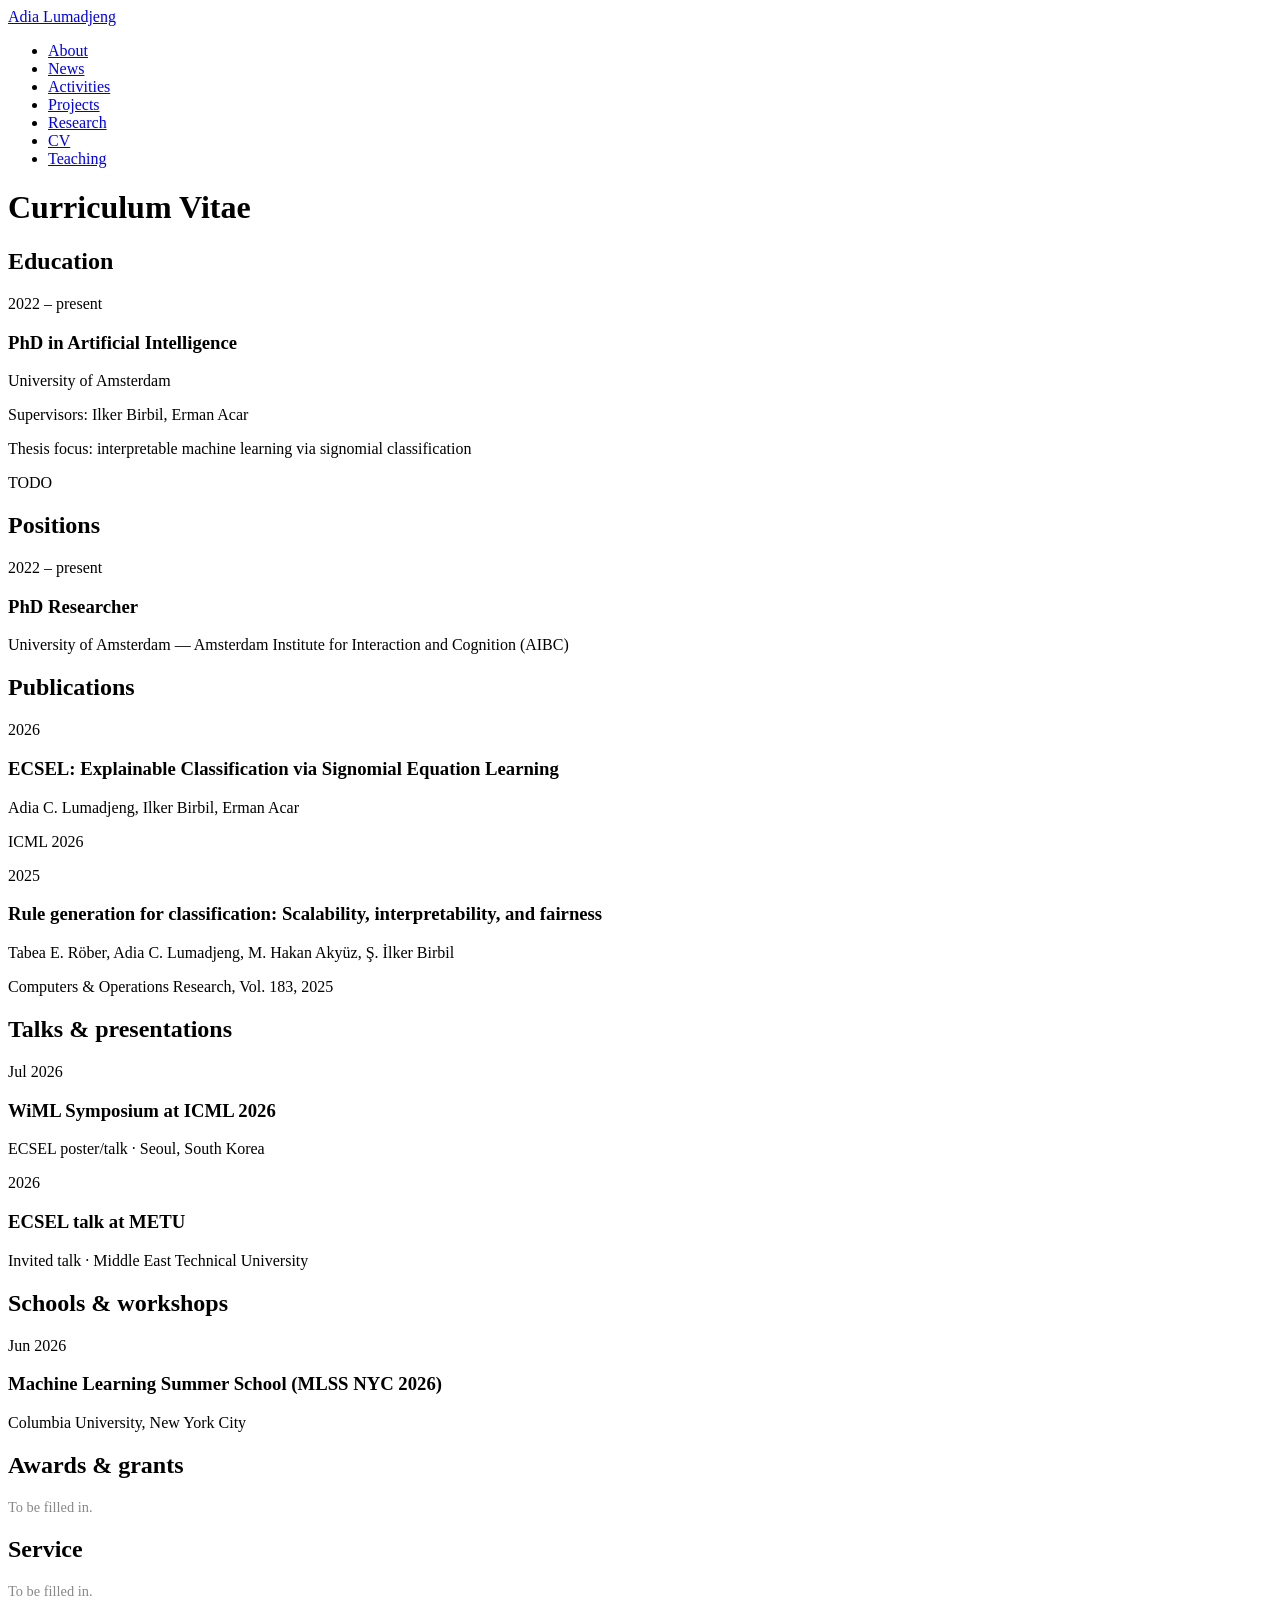
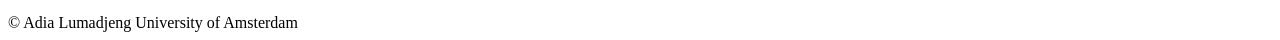
==== cv.html @ f99464f6 "Create initial CV HTML structure" ====
<!DOCTYPE html>
<html lang="en">
<head>
  <meta charset="UTF-8">
  <meta name="viewport" content="width=device-width, initial-scale=1.0">
  <title>CV — Adia Lumadjeng</title>
  <link rel="stylesheet" href="style.css">
</head>
<body>

  <!-- ── Navigation ── -->
  <nav>
    <div class="container">
      <a href="index.html" class="site-name">Adia Lumadjeng</a>
      <ul>
        <li><a href="index.html#about">About</a></li>
        <li><a href="index.html#news">News</a></li>
        <li><a href="index.html#activities">Activities</a></li>
        <li><a href="index.html#projects">Projects</a></li>
        <li><a href="research.html">Research</a></li>
        <li><a href="cv.html">CV</a></li>
        <li><a href="teaching.html">Teaching</a></li>
      </ul>
    </div>
  </nav>

  <main>
    <div class="container">

      <div class="page-header">
        <h1>Curriculum Vitae</h1>
        <p>
          <!-- Optional: link to a PDF version -->
          <!-- <a href="cv.pdf">Download PDF ↓</a> -->
        </p>
      </div>

      <!-- ── Education ── -->
      <section>
        <h2>Education</h2>
        <div class="cv-section">

          <div class="cv-entry">
            <span class="cv-year">2022 – present</span>
            <div class="cv-body">
              <h3>PhD in Artificial Intelligence</h3>
              <p>University of Amsterdam</p>
              <p>Supervisors: Ilker Birbil, Erman Acar</p>
              <p>Thesis focus: interpretable machine learning via signomial classification</p>
            </div>
          </div>

          <div class="cv-entry">
            <span class="cv-year">TODO</span>
            <div class="cv-body">
              <h3><!-- Degree --></h3>
              <p><!-- Institution --></p>
            </div>
          </div>

        </div>
      </section>

      <!-- ── Positions ── -->
      <section>
        <h2>Positions</h2>
        <div class="cv-section">

          <div class="cv-entry">
            <span class="cv-year">2022 – present</span>
            <div class="cv-body">
              <h3>PhD Researcher</h3>
              <p>University of Amsterdam — Amsterdam Institute for Interaction and Cognition (AIBC)</p>
            </div>
          </div>

          <!-- Add more positions as needed -->

        </div>
      </section>

      <!-- ── Papers ── -->
      <section>
        <h2>Publications</h2>
        <div class="cv-section">

          <div class="cv-entry">
            <span class="cv-year">2026</span>
            <div class="cv-body">
              <h3>ECSEL: Explainable Classification via Signomial Equation Learning</h3>
              <p>Adia C. Lumadjeng, Ilker Birbil, Erman Acar</p>
              <p>ICML 2026</p>
            </div>
          </div>

          <div class="cv-entry">
            <span class="cv-year">2025</span>
            <div class="cv-body">
              <h3>Rule generation for classification: Scalability, interpretability, and fairness</h3>
              <p>Tabea E. Röber, Adia C. Lumadjeng, M. Hakan Akyüz, Ş. İlker Birbil</p>
              <p>Computers &amp; Operations Research, Vol. 183, 2025</p>
            </div>
          </div>

        </div>
      </section>

      <!-- ── Talks & presentations ── -->
      <section>
        <h2>Talks &amp; presentations</h2>
        <div class="cv-section">

          <div class="cv-entry">
            <span class="cv-year">Jul 2026</span>
            <div class="cv-body">
              <h3>WiML Symposium at ICML 2026</h3>
              <p>ECSEL poster/talk · Seoul, South Korea</p>
            </div>
          </div>

          <div class="cv-entry">
            <span class="cv-year">2026</span>
            <div class="cv-body">
              <h3>ECSEL talk at METU</h3>
              <p>Invited talk · Middle East Technical University</p>
            </div>
          </div>

          <!-- Add more -->

        </div>
      </section>

      <!-- ── Schools & workshops ── -->
      <section>
        <h2>Schools &amp; workshops</h2>
        <div class="cv-section">

          <div class="cv-entry">
            <span class="cv-year">Jun 2026</span>
            <div class="cv-body">
              <h3>Machine Learning Summer School (MLSS NYC 2026)</h3>
              <p>Columbia University, New York City</p>
            </div>
          </div>

        </div>
      </section>

      <!-- ── Awards ── -->
      <section>
        <h2>Awards &amp; grants</h2>
        <div class="cv-section">
          <!-- Fill in as needed -->
          <p style="color:#888; font-size:0.9rem;">To be filled in.</p>
        </div>
      </section>

      <!-- ── Service ── -->
      <section>
        <h2>Service</h2>
        <div class="cv-section">
          <!-- Reviewing, organising, etc. -->
          <p style="color:#888; font-size:0.9rem;">To be filled in.</p>
        </div>
      </section>

    </div><!-- /.container -->
  </main>

  <footer>
    <div class="container">
      <span>© Adia Lumadjeng</span>
      <span>University of Amsterdam</span>
    </div>
  </footer>

</body>
</html>
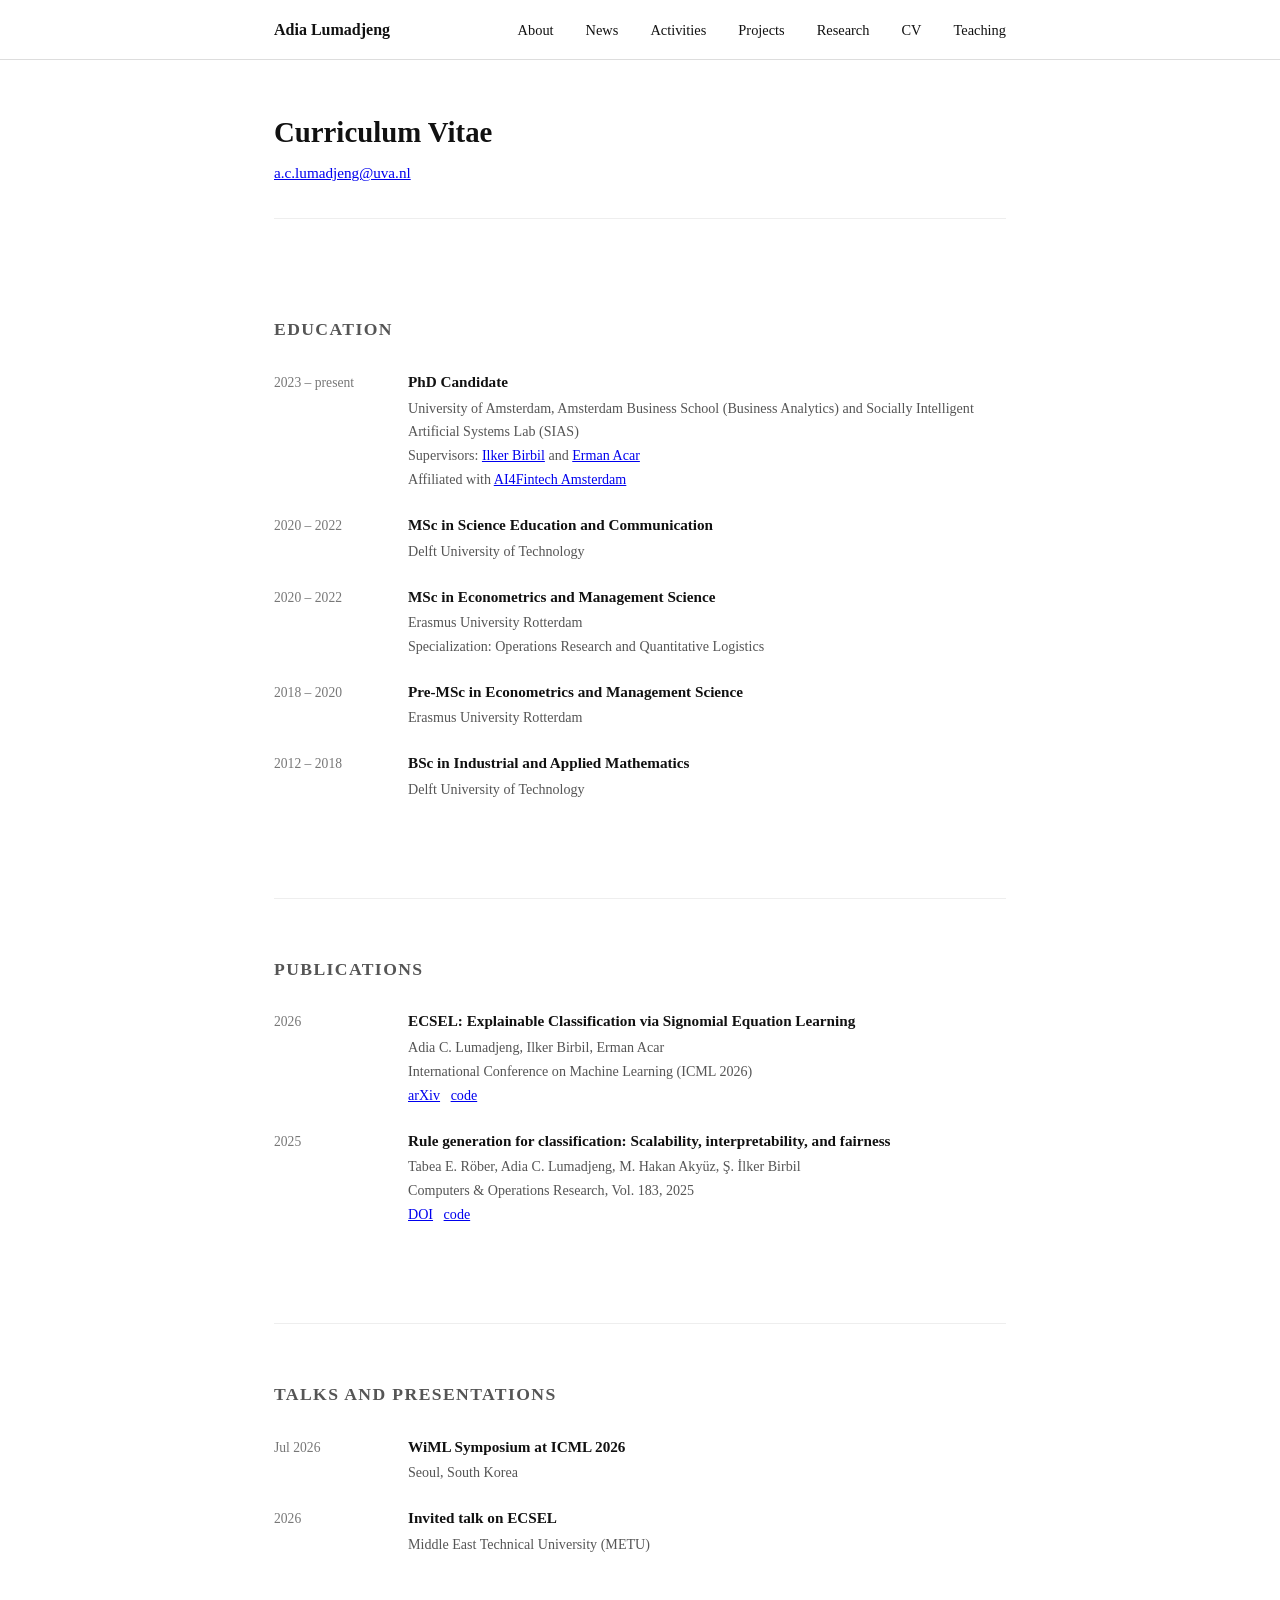
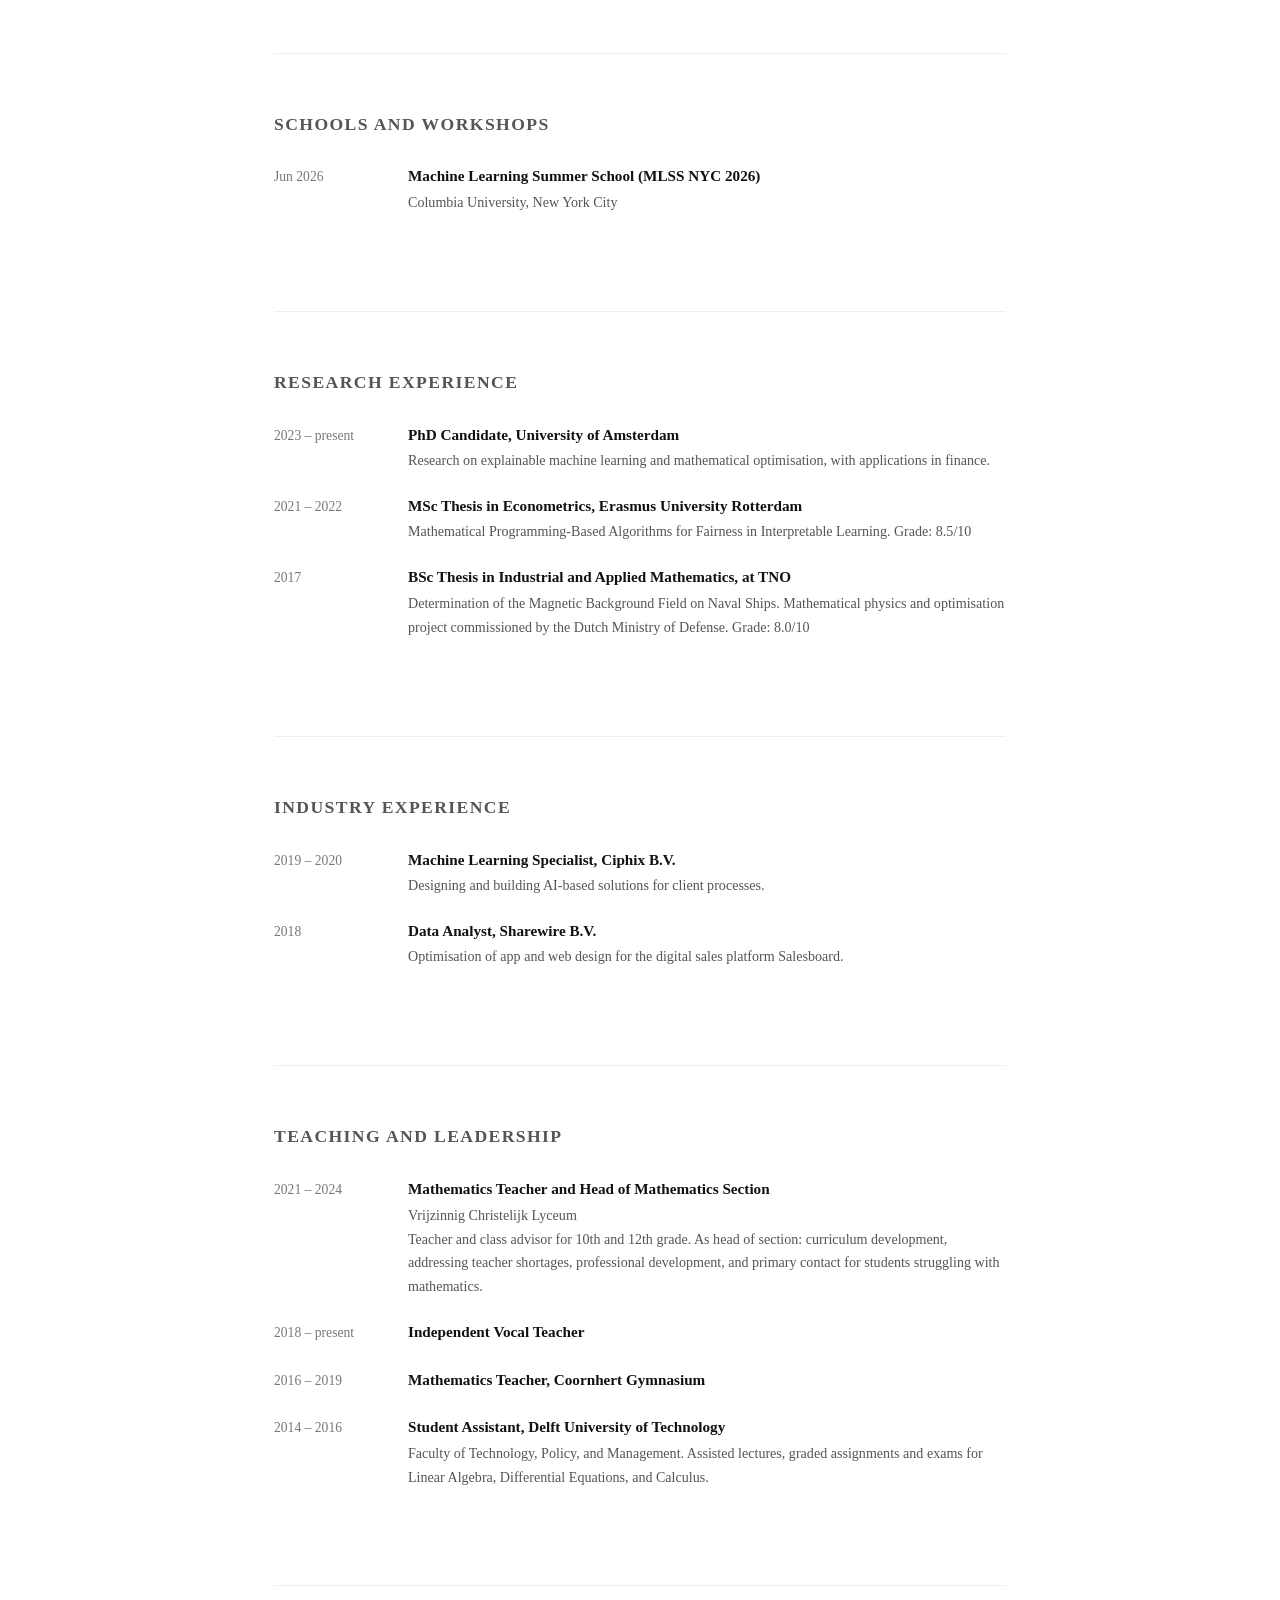
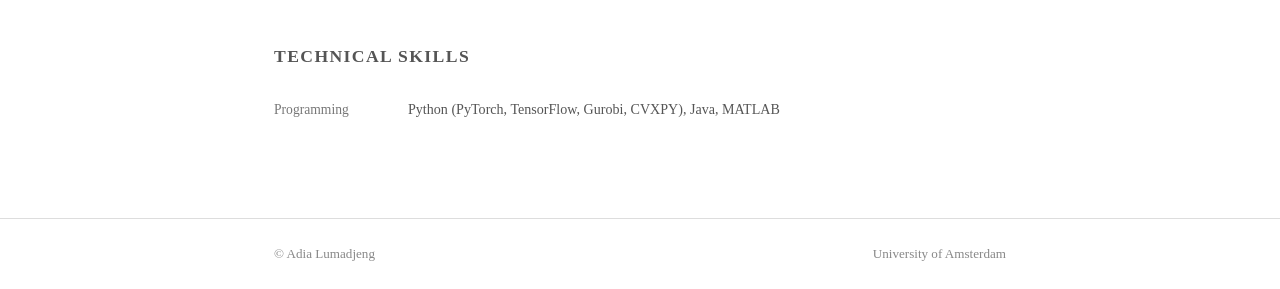
==== commit 2e19f307: "Update CV with new education and experience details" ====
--- a/cv.html
+++ b/cv.html
@@ -8,7 +8,6 @@
 </head>
 <body>
 
-  <!-- ── Navigation ── -->
   <nav>
     <div class="container">
       <a href="index.html" class="site-name">Adia Lumadjeng</a>
@@ -29,57 +28,61 @@
 
       <div class="page-header">
         <h1>Curriculum Vitae</h1>
-        <p>
-          <!-- Optional: link to a PDF version -->
-          <!-- <a href="cv.pdf">Download PDF ↓</a> -->
-        </p>
+        <p><a href="mailto:a.c.lumadjeng@uva.nl">a.c.lumadjeng@uva.nl</a></p>
       </div>
 
-      <!-- ── Education ── -->
+      <!-- Education -->
       <section>
         <h2>Education</h2>
         <div class="cv-section">
 
           <div class="cv-entry">
-            <span class="cv-year">2022 – present</span>
-            <div class="cv-body">
-              <h3>PhD in Artificial Intelligence</h3>
-              <p>University of Amsterdam</p>
-              <p>Supervisors: Ilker Birbil, Erman Acar</p>
-              <p>Thesis focus: interpretable machine learning via signomial classification</p>
-            </div>
-          </div>
-
-          <div class="cv-entry">
-            <span class="cv-year">TODO</span>
-            <div class="cv-body">
-              <h3><!-- Degree --></h3>
-              <p><!-- Institution --></p>
-            </div>
-          </div>
-
-        </div>
-      </section>
-
-      <!-- ── Positions ── -->
-      <section>
-        <h2>Positions</h2>
-        <div class="cv-section">
-
-          <div class="cv-entry">
-            <span class="cv-year">2022 – present</span>
-            <div class="cv-body">
-              <h3>PhD Researcher</h3>
-              <p>University of Amsterdam — Amsterdam Institute for Interaction and Cognition (AIBC)</p>
-            </div>
-          </div>
-
-          <!-- Add more positions as needed -->
-
-        </div>
-      </section>
-
-      <!-- ── Papers ── -->
+            <span class="cv-year">2023 – present</span>
+            <div class="cv-body">
+              <h3>PhD Candidate</h3>
+              <p>University of Amsterdam, Amsterdam Business School (Business Analytics) and Socially Intelligent Artificial Systems Lab (SIAS)</p>
+              <p>Supervisors: <a href="https://sibirbil.github.io" target="_blank">Ilker Birbil</a> and <a href="https://sup-erman.github.io" target="_blank">Erman Acar</a></p>
+              <p>Affiliated with <a href="https://amsterdamai.com/nl/communities/ai4fintech/" target="_blank">AI4Fintech Amsterdam</a></p>
+            </div>
+          </div>
+
+          <div class="cv-entry">
+            <span class="cv-year">2020 – 2022</span>
+            <div class="cv-body">
+              <h3>MSc in Science Education and Communication</h3>
+              <p>Delft University of Technology</p>
+            </div>
+          </div>
+
+          <div class="cv-entry">
+            <span class="cv-year">2020 – 2022</span>
+            <div class="cv-body">
+              <h3>MSc in Econometrics and Management Science</h3>
+              <p>Erasmus University Rotterdam</p>
+              <p>Specialization: Operations Research and Quantitative Logistics</p>
+            </div>
+          </div>
+
+          <div class="cv-entry">
+            <span class="cv-year">2018 – 2020</span>
+            <div class="cv-body">
+              <h3>Pre-MSc in Econometrics and Management Science</h3>
+              <p>Erasmus University Rotterdam</p>
+            </div>
+          </div>
+
+          <div class="cv-entry">
+            <span class="cv-year">2012 – 2018</span>
+            <div class="cv-body">
+              <h3>BSc in Industrial and Applied Mathematics</h3>
+              <p>Delft University of Technology</p>
+            </div>
+          </div>
+
+        </div>
+      </section>
+
+      <!-- Publications -->
       <section>
         <h2>Publications</h2>
         <div class="cv-section">
@@ -89,7 +92,8 @@
             <div class="cv-body">
               <h3>ECSEL: Explainable Classification via Signomial Equation Learning</h3>
               <p>Adia C. Lumadjeng, Ilker Birbil, Erman Acar</p>
-              <p>ICML 2026</p>
+              <p>International Conference on Machine Learning (ICML 2026)</p>
+              <p><a href="https://arxiv.org/abs/2601.21789" target="_blank">arXiv</a> &nbsp; <a href="https://github.com/AdiaLumadjeng/ecsel" target="_blank">code</a></p>
             </div>
           </div>
 
@@ -99,41 +103,40 @@
               <h3>Rule generation for classification: Scalability, interpretability, and fairness</h3>
               <p>Tabea E. Röber, Adia C. Lumadjeng, M. Hakan Akyüz, Ş. İlker Birbil</p>
               <p>Computers &amp; Operations Research, Vol. 183, 2025</p>
-            </div>
-          </div>
-
-        </div>
-      </section>
-
-      <!-- ── Talks & presentations ── -->
-      <section>
-        <h2>Talks &amp; presentations</h2>
+              <p><a href="https://doi.org/10.1016/j.cor.2025.107163" target="_blank">DOI</a> &nbsp; <a href="https://github.com/sibirbil/RuleDiscovery" target="_blank">code</a></p>
+            </div>
+          </div>
+
+        </div>
+      </section>
+
+      <!-- Talks -->
+      <section>
+        <h2>Talks and presentations</h2>
         <div class="cv-section">
 
           <div class="cv-entry">
             <span class="cv-year">Jul 2026</span>
             <div class="cv-body">
               <h3>WiML Symposium at ICML 2026</h3>
-              <p>ECSEL poster/talk · Seoul, South Korea</p>
+              <p>Seoul, South Korea</p>
             </div>
           </div>
 
           <div class="cv-entry">
             <span class="cv-year">2026</span>
             <div class="cv-body">
-              <h3>ECSEL talk at METU</h3>
-              <p>Invited talk · Middle East Technical University</p>
-            </div>
-          </div>
-
-          <!-- Add more -->
-
-        </div>
-      </section>
-
-      <!-- ── Schools & workshops ── -->
-      <section>
-        <h2>Schools &amp; workshops</h2>
+              <h3>Invited talk on ECSEL</h3>
+              <p>Middle East Technical University (METU)</p>
+            </div>
+          </div>
+
+        </div>
+      </section>
+
+      <!-- Schools -->
+      <section>
+        <h2>Schools and workshops</h2>
         <div class="cv-section">
 
           <div class="cv-entry">
@@ -147,30 +150,120 @@
         </div>
       </section>
 
-      <!-- ── Awards ── -->
-      <section>
-        <h2>Awards &amp; grants</h2>
-        <div class="cv-section">
-          <!-- Fill in as needed -->
-          <p style="color:#888; font-size:0.9rem;">To be filled in.</p>
-        </div>
-      </section>
-
-      <!-- ── Service ── -->
-      <section>
-        <h2>Service</h2>
-        <div class="cv-section">
-          <!-- Reviewing, organising, etc. -->
-          <p style="color:#888; font-size:0.9rem;">To be filled in.</p>
-        </div>
-      </section>
-
-    </div><!-- /.container -->
+      <!-- Research experience -->
+      <section>
+        <h2>Research experience</h2>
+        <div class="cv-section">
+
+          <div class="cv-entry">
+            <span class="cv-year">2023 – present</span>
+            <div class="cv-body">
+              <h3>PhD Candidate, University of Amsterdam</h3>
+              <p>Research on explainable machine learning and mathematical optimisation, with applications in finance.</p>
+            </div>
+          </div>
+
+          <div class="cv-entry">
+            <span class="cv-year">2021 – 2022</span>
+            <div class="cv-body">
+              <h3>MSc Thesis in Econometrics, Erasmus University Rotterdam</h3>
+              <p>Mathematical Programming-Based Algorithms for Fairness in Interpretable Learning. Grade: 8.5/10</p>
+            </div>
+          </div>
+
+          <div class="cv-entry">
+            <span class="cv-year">2017</span>
+            <div class="cv-body">
+              <h3>BSc Thesis in Industrial and Applied Mathematics, at TNO</h3>
+              <p>Determination of the Magnetic Background Field on Naval Ships. Mathematical physics and optimisation project commissioned by the Dutch Ministry of Defense. Grade: 8.0/10</p>
+            </div>
+          </div>
+
+        </div>
+      </section>
+
+      <!-- Industry -->
+      <section>
+        <h2>Industry experience</h2>
+        <div class="cv-section">
+
+          <div class="cv-entry">
+            <span class="cv-year">2019 – 2020</span>
+            <div class="cv-body">
+              <h3>Machine Learning Specialist, Ciphix B.V.</h3>
+              <p>Designing and building AI-based solutions for client processes.</p>
+            </div>
+          </div>
+
+          <div class="cv-entry">
+            <span class="cv-year">2018</span>
+            <div class="cv-body">
+              <h3>Data Analyst, Sharewire B.V.</h3>
+              <p>Optimisation of app and web design for the digital sales platform Salesboard.</p>
+            </div>
+          </div>
+
+        </div>
+      </section>
+
+      <!-- Teaching -->
+      <section>
+        <h2>Teaching and leadership</h2>
+        <div class="cv-section">
+
+          <div class="cv-entry">
+            <span class="cv-year">2021 – 2024</span>
+            <div class="cv-body">
+              <h3>Mathematics Teacher and Head of Mathematics Section</h3>
+              <p>Vrijzinnig Christelijk Lyceum</p>
+              <p>Teacher and class advisor for 10th and 12th grade. As head of section: curriculum development, addressing teacher shortages, professional development, and primary contact for students struggling with mathematics.</p>
+            </div>
+          </div>
+
+          <div class="cv-entry">
+            <span class="cv-year">2018 – present</span>
+            <div class="cv-body">
+              <h3>Independent Vocal Teacher</h3>
+            </div>
+          </div>
+
+          <div class="cv-entry">
+            <span class="cv-year">2016 – 2019</span>
+            <div class="cv-body">
+              <h3>Mathematics Teacher, Coornhert Gymnasium</h3>
+            </div>
+          </div>
+
+          <div class="cv-entry">
+            <span class="cv-year">2014 – 2016</span>
+            <div class="cv-body">
+              <h3>Student Assistant, Delft University of Technology</h3>
+              <p>Faculty of Technology, Policy, and Management. Assisted lectures, graded assignments and exams for Linear Algebra, Differential Equations, and Calculus.</p>
+            </div>
+          </div>
+
+        </div>
+      </section>
+
+      <!-- Technical skills -->
+      <section>
+        <h2>Technical skills</h2>
+        <div class="cv-section">
+          <div class="cv-entry">
+            <span class="cv-year">Programming</span>
+            <div class="cv-body">
+              <p>Python (PyTorch, TensorFlow, Gurobi, CVXPY), Java, MATLAB</p>
+            </div>
+          </div>
+        </div>
+      </section>
+
+    </div>
   </main>
 
   <footer>
     <div class="container">
-      <span>© Adia Lumadjeng</span>
+      <span>&copy; Adia Lumadjeng</span>
       <span>University of Amsterdam</span>
     </div>
   </footer>
--- a/style.css
+++ b/style.css
@@ -0,0 +1,234 @@
+/* =============================================
+   style.css — adialumadjeng.github.io
+   Unstyled skeleton: layout & structure only.
+   Colors, fonts, and visual polish TBD.
+   ============================================= */
+
+*, *::before, *::after { box-sizing: border-box; margin: 0; padding: 0; }
+
+/* ── Base ── */
+html { font-size: 16px; scroll-behavior: smooth; }
+body {
+  font-family: /* TODO: pick a font */ Georgia, serif;
+  line-height: 1.7;
+  color: #111;
+  background: #fff;
+}
+
+/* ── Layout ── */
+.container {
+  max-width: 780px;
+  margin: 0 auto;
+  padding: 0 1.5rem;
+}
+
+/* ── Navigation ── */
+nav {
+  border-bottom: 1px solid #ddd;
+  padding: 1rem 0;
+  position: sticky;
+  top: 0;
+  background: #fff;
+  z-index: 100;
+}
+nav .container {
+  display: flex;
+  justify-content: space-between;
+  align-items: center;
+}
+nav .site-name {
+  font-size: 1rem;
+  font-weight: bold;
+  text-decoration: none;
+  color: inherit;
+}
+nav ul {
+  list-style: none;
+  display: flex;
+  gap: 2rem;
+}
+nav ul a {
+  text-decoration: none;
+  color: inherit;
+  font-size: 0.9rem;
+}
+nav ul a:hover { text-decoration: underline; }
+
+/* ── Sections ── */
+section {
+  padding: 3.5rem 0;
+  border-bottom: 1px solid #eee;
+}
+section:last-of-type { border-bottom: none; }
+
+h1 { font-size: 2rem; margin-bottom: 0.25rem; }
+h2 { font-size: 1.1rem; text-transform: uppercase; letter-spacing: 0.08em; margin-bottom: 1.5rem; color: #555; }
+h3 { font-size: 1rem; font-weight: bold; margin-bottom: 0.25rem; }
+p  { margin-bottom: 0.75rem; }
+p:last-child { margin-bottom: 0; }
+
+/* ── Hero ── */
+.hero {
+  padding: 4rem 0 3rem;
+}
+.hero-inner {
+  display: flex;
+  gap: 2.5rem;
+  align-items: flex-start;
+}
+.hero-photo {
+  width: 140px;
+  height: 140px;
+  border-radius: 50%;   /* circle — change to 8px for square with rounded corners */
+  object-fit: cover;    /* crops the image to fill the circle neatly */
+  flex-shrink: 0;
+  border: 1px solid #ddd;
+}
+.hero-text { flex: 1; }
+.hero .name { font-size: 2.2rem; font-weight: bold; }
+.hero .title { font-size: 1.05rem; color: #555; margin-bottom: 1rem; }
+.hero .bio-short { max-width: 560px; margin-bottom: 1.25rem; }
+.hero .links { display: flex; flex-wrap: wrap; gap: 0.75rem; }
+.hero .links a {
+  font-size: 0.85rem;
+  text-decoration: none;
+  border: 1px solid #ccc;
+  padding: 0.3rem 0.75rem;
+  border-radius: 3px;
+  color: inherit;
+}
+.hero .links a:hover { background: #f5f5f5; }
+
+/* ── Tags / chips ── */
+.tags { display: flex; flex-wrap: wrap; gap: 0.5rem; margin-top: 0.75rem; }
+.tag {
+  font-size: 0.8rem;
+  border: 1px solid #ccc;
+  padding: 0.2rem 0.6rem;
+  border-radius: 3px;
+}
+
+/* ── News ── */
+.news-list { list-style: none; }
+.news-list li {
+  display: flex;
+  gap: 1.25rem;
+  padding: 0.75rem 0;
+  border-bottom: 1px solid #eee;
+  align-items: baseline;
+}
+.news-list li:last-child { border-bottom: none; }
+.news-date {
+  font-size: 0.8rem;
+  color: #777;
+  white-space: nowrap;
+  min-width: 90px;
+}
+.news-text { font-size: 0.95rem; }
+.news-text a { color: inherit; }
+
+/* ── Activities ── */
+.activities-grid {
+  display: grid;
+  grid-template-columns: repeat(auto-fit, minmax(220px, 1fr));
+  gap: 1.25rem;
+}
+.activity-card {
+  border: 1px solid #ddd;
+  padding: 1.25rem;
+  border-radius: 4px;
+}
+.activity-card h3 { margin-bottom: 0.4rem; }
+.activity-card p { font-size: 0.9rem; color: #444; margin-bottom: 0.6rem; }
+.activity-card a { font-size: 0.85rem; color: inherit; }
+
+/* ── Personal projects ── */
+.projects-grid {
+  display: grid;
+  grid-template-columns: repeat(auto-fit, minmax(220px, 1fr));
+  gap: 1.25rem;
+}
+.project-card {
+  border: 1px solid #ddd;
+  padding: 1.25rem;
+  border-radius: 4px;
+}
+.project-card h3 { margin-bottom: 0.4rem; }
+.project-card p { font-size: 0.9rem; color: #444; margin-bottom: 0.6rem; }
+.project-card a { font-size: 0.85rem; color: inherit; }
+
+/* ── Papers (research page) ── */
+.paper {
+  margin-bottom: 2rem;
+  padding-bottom: 2rem;
+  border-bottom: 1px solid #eee;
+}
+.paper:last-child { border-bottom: none; margin-bottom: 0; padding-bottom: 0; }
+.paper-title { font-size: 1rem; font-weight: bold; margin-bottom: 0.2rem; }
+.paper-authors { font-size: 0.9rem; color: #555; margin-bottom: 0.15rem; }
+.paper-venue { font-size: 0.85rem; color: #777; margin-bottom: 0.6rem; }
+.paper-abstract {
+  font-size: 0.88rem;
+  color: #444;
+  margin-bottom: 0.75rem;
+  line-height: 1.6;
+}
+.paper-abstract summary { cursor: pointer; font-weight: bold; font-size: 0.85rem; margin-bottom: 0.4rem; }
+.paper-links { display: flex; flex-wrap: wrap; gap: 0.5rem; }
+.paper-links a {
+  font-size: 0.82rem;
+  text-decoration: none;
+  border: 1px solid #ccc;
+  padding: 0.2rem 0.6rem;
+  border-radius: 3px;
+  color: inherit;
+}
+.paper-links a:hover { background: #f5f5f5; }
+
+/* ── CV entries ── */
+.cv-section { margin-bottom: 2.5rem; }
+.cv-entry {
+  display: grid;
+  grid-template-columns: 110px 1fr;
+  gap: 0 1.5rem;
+  margin-bottom: 1.25rem;
+  align-items: baseline;
+}
+.cv-year { font-size: 0.85rem; color: #777; padding-top: 0.1rem; }
+.cv-body h3 { font-size: 0.95rem; margin-bottom: 0.1rem; }
+.cv-body p  { font-size: 0.88rem; color: #555; margin-bottom: 0; }
+
+/* ── Teaching ── */
+.course {
+  margin-bottom: 1.75rem;
+  padding-bottom: 1.75rem;
+  border-bottom: 1px solid #eee;
+}
+.course:last-child { border-bottom: none; margin-bottom: 0; padding-bottom: 0; }
+.course h3 { margin-bottom: 0.2rem; }
+.course .role { font-size: 0.85rem; color: #777; margin-bottom: 0.4rem; }
+.course p { font-size: 0.9rem; color: #444; }
+
+/* ── Footer ── */
+footer {
+  border-top: 1px solid #ddd;
+  padding: 1.5rem 0;
+  font-size: 0.82rem;
+  color: #888;
+}
+footer .container {
+  display: flex;
+  justify-content: space-between;
+  align-items: center;
+  flex-wrap: wrap;
+  gap: 0.5rem;
+}
+
+/* ── Page header (subpages) ── */
+.page-header {
+  padding: 3rem 0 2rem;
+  border-bottom: 1px solid #eee;
+  margin-bottom: 2.5rem;
+}
+.page-header h1 { font-size: 1.8rem; margin-bottom: 0.2rem; }
+.page-header p { font-size: 0.95rem; color: #555; }
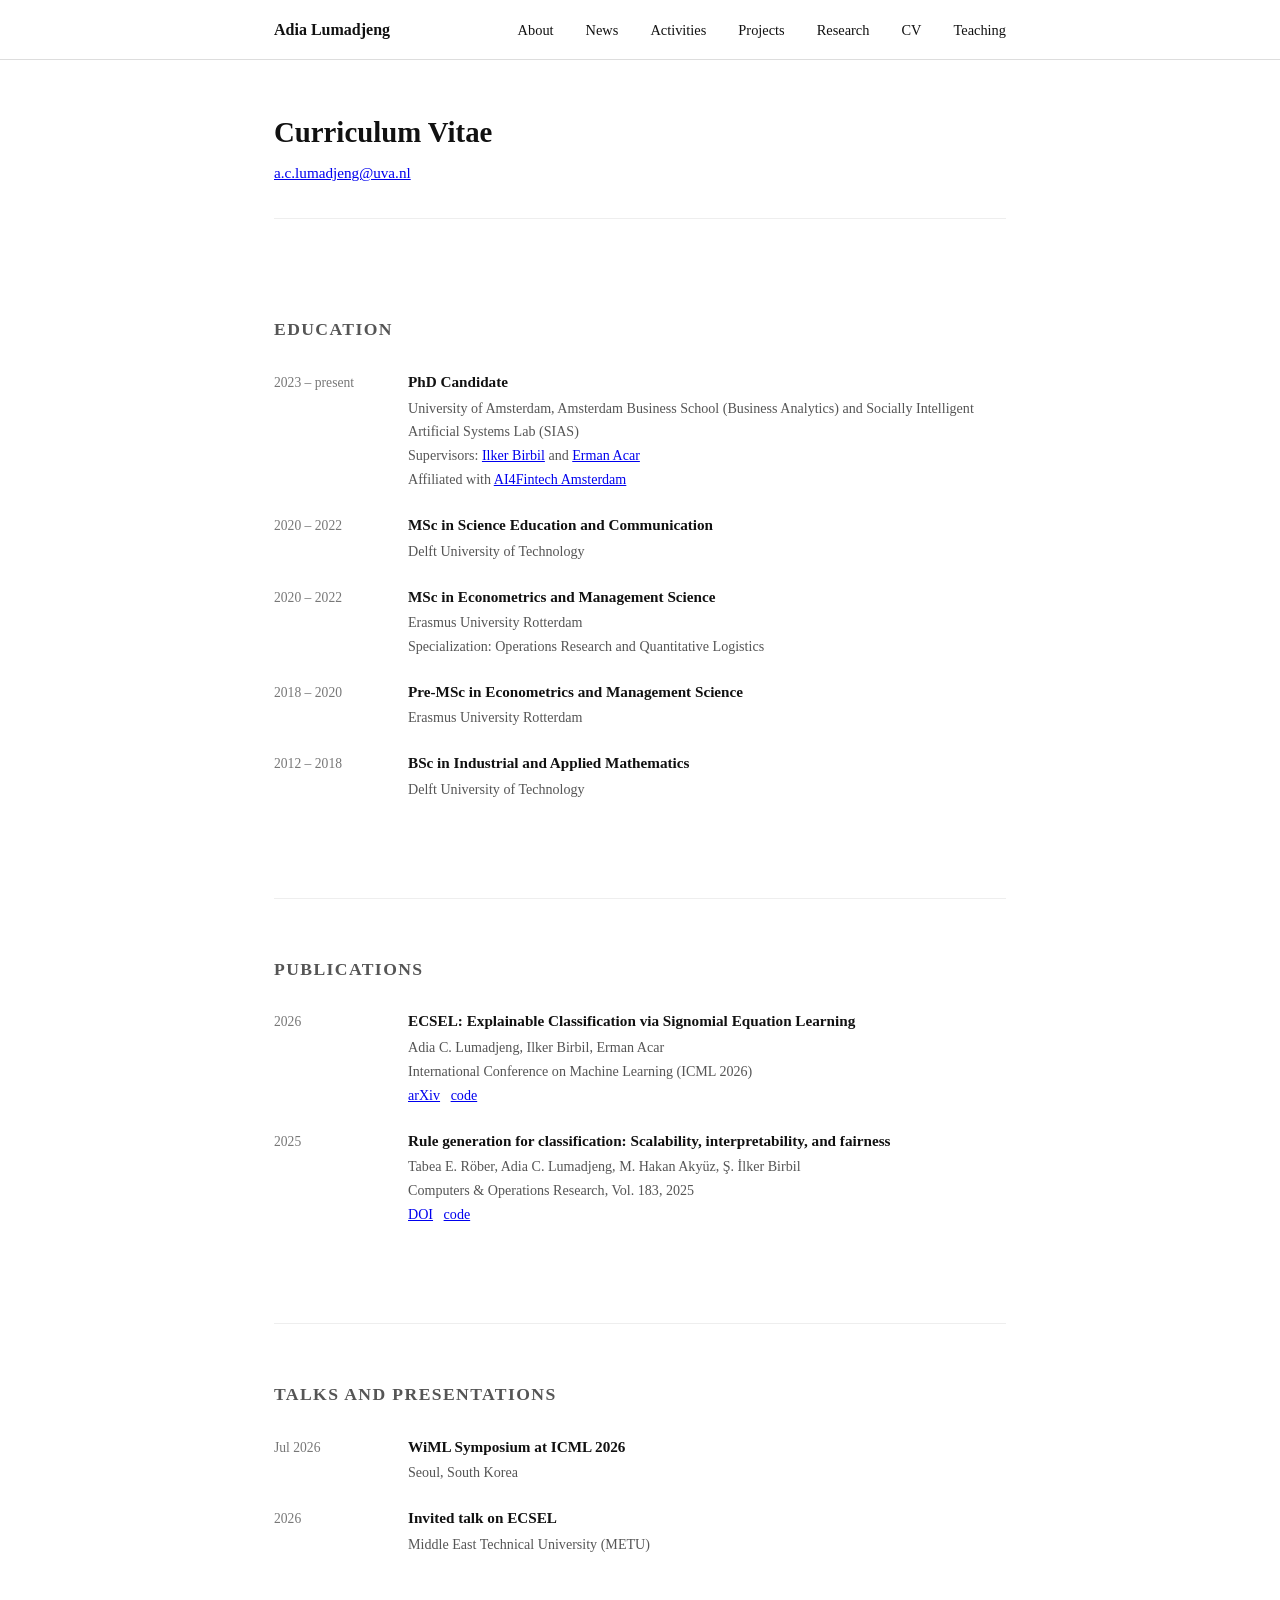
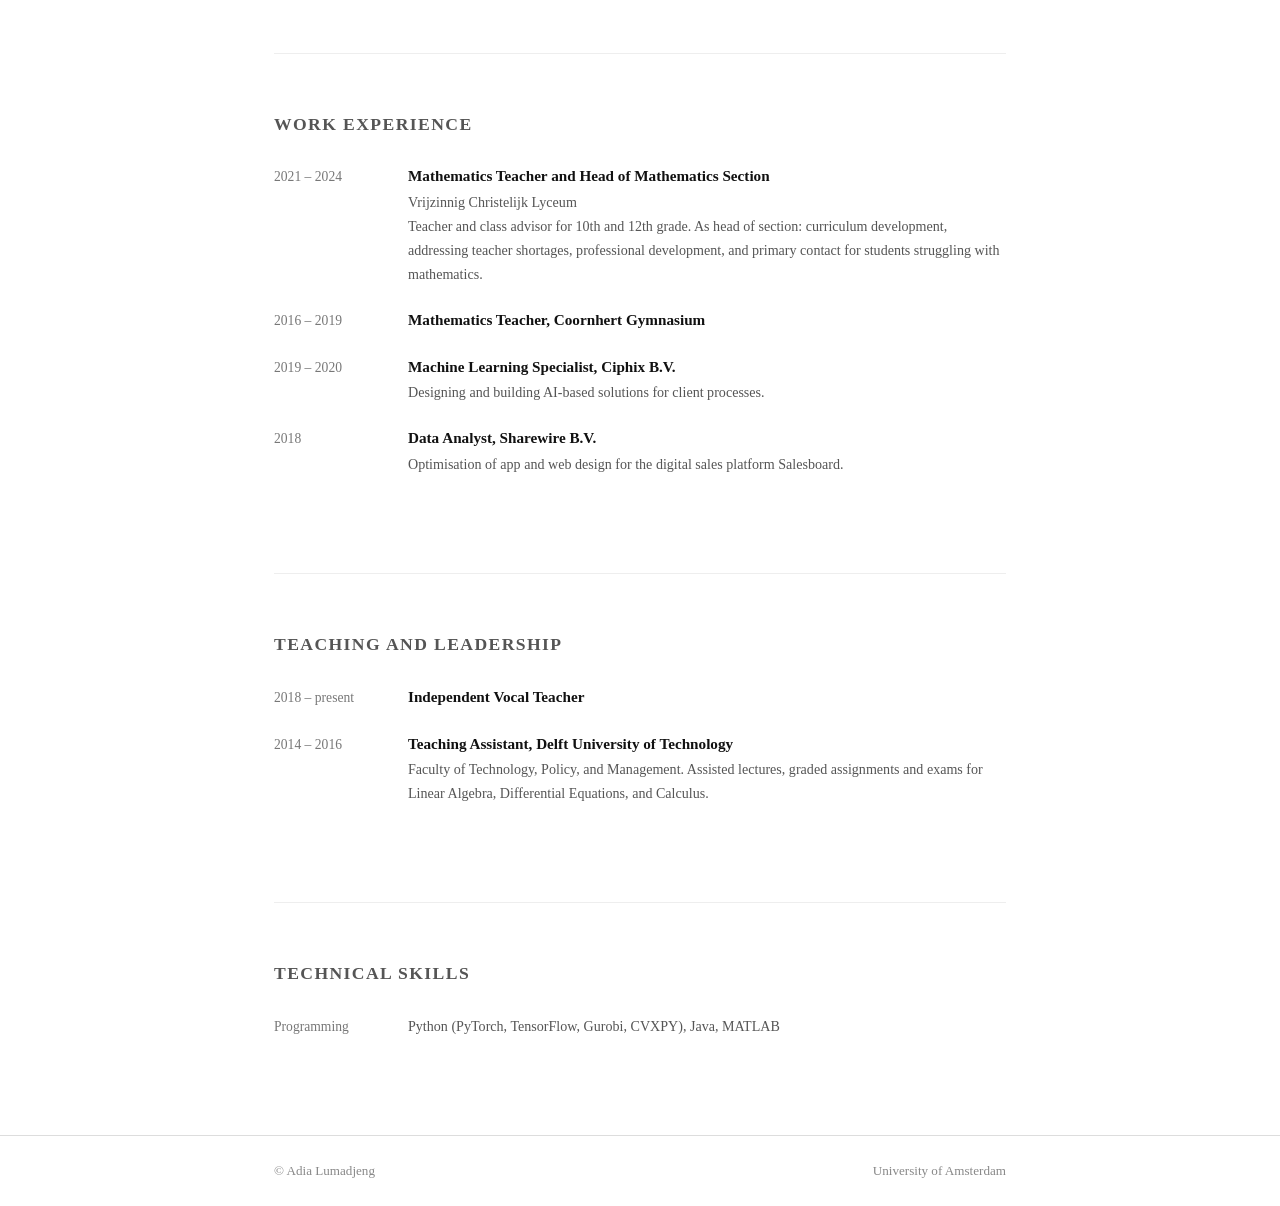
==== commit 6c8ee413: "Update cv.html" ====
--- a/cv.html
+++ b/cv.html
@@ -135,80 +135,12 @@
       </section>
 
       <!-- Schools -->
-      <section>
-        <h2>Schools and workshops</h2>
-        <div class="cv-section">
-
-          <div class="cv-entry">
-            <span class="cv-year">Jun 2026</span>
-            <div class="cv-body">
-              <h3>Machine Learning Summer School (MLSS NYC 2026)</h3>
-              <p>Columbia University, New York City</p>
-            </div>
-          </div>
-
-        </div>
-      </section>
 
       <!-- Research experience -->
-      <section>
-        <h2>Research experience</h2>
-        <div class="cv-section">
-
-          <div class="cv-entry">
-            <span class="cv-year">2023 – present</span>
-            <div class="cv-body">
-              <h3>PhD Candidate, University of Amsterdam</h3>
-              <p>Research on explainable machine learning and mathematical optimisation, with applications in finance.</p>
-            </div>
-          </div>
-
-          <div class="cv-entry">
-            <span class="cv-year">2021 – 2022</span>
-            <div class="cv-body">
-              <h3>MSc Thesis in Econometrics, Erasmus University Rotterdam</h3>
-              <p>Mathematical Programming-Based Algorithms for Fairness in Interpretable Learning. Grade: 8.5/10</p>
-            </div>
-          </div>
-
-          <div class="cv-entry">
-            <span class="cv-year">2017</span>
-            <div class="cv-body">
-              <h3>BSc Thesis in Industrial and Applied Mathematics, at TNO</h3>
-              <p>Determination of the Magnetic Background Field on Naval Ships. Mathematical physics and optimisation project commissioned by the Dutch Ministry of Defense. Grade: 8.0/10</p>
-            </div>
-          </div>
-
-        </div>
-      </section>
-
-      <!-- Industry -->
-      <section>
-        <h2>Industry experience</h2>
-        <div class="cv-section">
-
-          <div class="cv-entry">
-            <span class="cv-year">2019 – 2020</span>
-            <div class="cv-body">
-              <h3>Machine Learning Specialist, Ciphix B.V.</h3>
-              <p>Designing and building AI-based solutions for client processes.</p>
-            </div>
-          </div>
-
-          <div class="cv-entry">
-            <span class="cv-year">2018</span>
-            <div class="cv-body">
-              <h3>Data Analyst, Sharewire B.V.</h3>
-              <p>Optimisation of app and web design for the digital sales platform Salesboard.</p>
-            </div>
-          </div>
-
-        </div>
-      </section>
-
-      <!-- Teaching -->
-      <section>
-        <h2>Teaching and leadership</h2>
+
+      <!-- Work experience -->
+      <section>
+        <h2>Work experience</h2>
         <div class="cv-section">
 
           <div class="cv-entry">
@@ -221,6 +153,37 @@
           </div>
 
           <div class="cv-entry">
+            <span class="cv-year">2016 – 2019</span>
+            <div class="cv-body">
+              <h3>Mathematics Teacher, Coornhert Gymnasium</h3>
+            </div>
+          </div>
+
+          <div class="cv-entry">
+            <span class="cv-year">2019 – 2020</span>
+            <div class="cv-body">
+              <h3>Machine Learning Specialist, Ciphix B.V.</h3>
+              <p>Designing and building AI-based solutions for client processes.</p>
+            </div>
+          </div>
+
+          <div class="cv-entry">
+            <span class="cv-year">2018</span>
+            <div class="cv-body">
+              <h3>Data Analyst, Sharewire B.V.</h3>
+              <p>Optimisation of app and web design for the digital sales platform Salesboard.</p>
+            </div>
+          </div>
+
+        </div>
+      </section>
+
+      <!-- Teaching -->
+      <section>
+        <h2>Teaching and leadership</h2>
+        <div class="cv-section">
+
+          <div class="cv-entry">
             <span class="cv-year">2018 – present</span>
             <div class="cv-body">
               <h3>Independent Vocal Teacher</h3>
@@ -228,16 +191,9 @@
           </div>
 
           <div class="cv-entry">
-            <span class="cv-year">2016 – 2019</span>
-            <div class="cv-body">
-              <h3>Mathematics Teacher, Coornhert Gymnasium</h3>
-            </div>
-          </div>
-
-          <div class="cv-entry">
             <span class="cv-year">2014 – 2016</span>
             <div class="cv-body">
-              <h3>Student Assistant, Delft University of Technology</h3>
+              <h3>Teaching Assistant, Delft University of Technology</h3>
               <p>Faculty of Technology, Policy, and Management. Assisted lectures, graded assignments and exams for Linear Algebra, Differential Equations, and Calculus.</p>
             </div>
           </div>
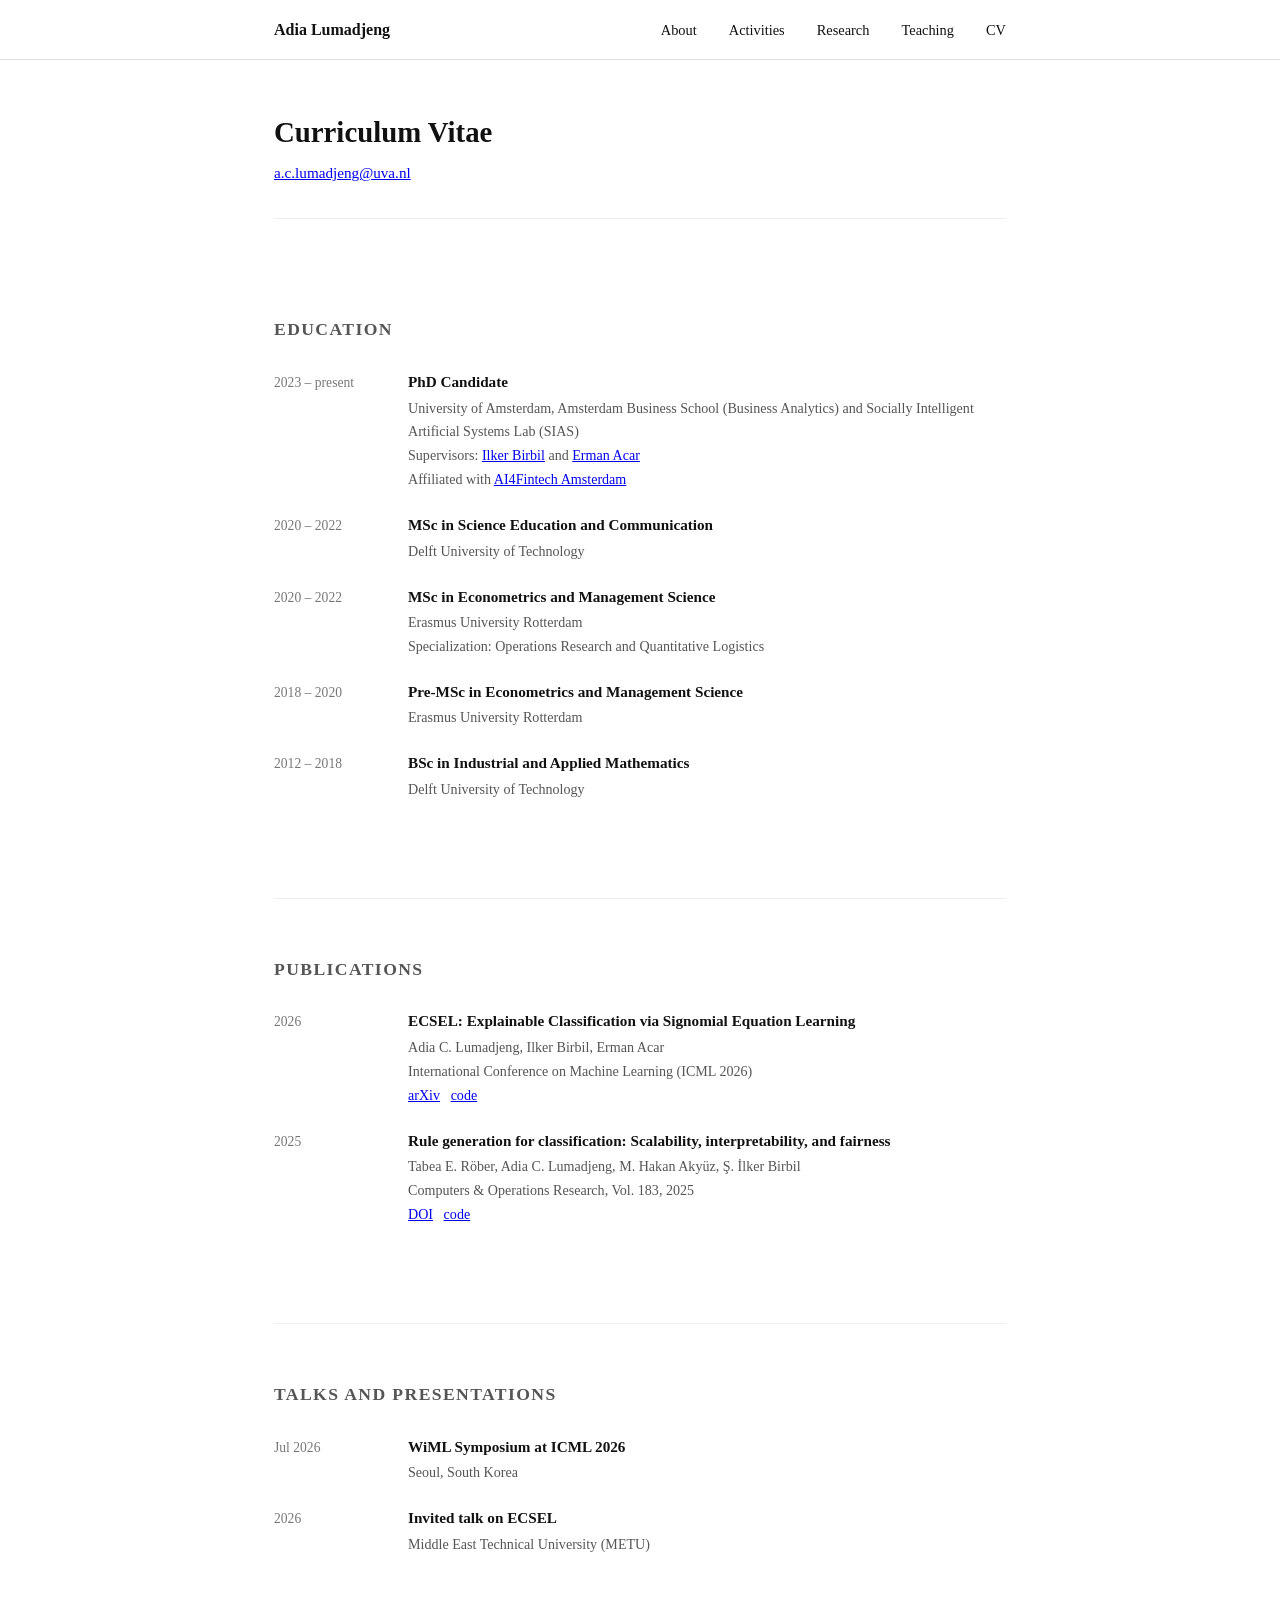
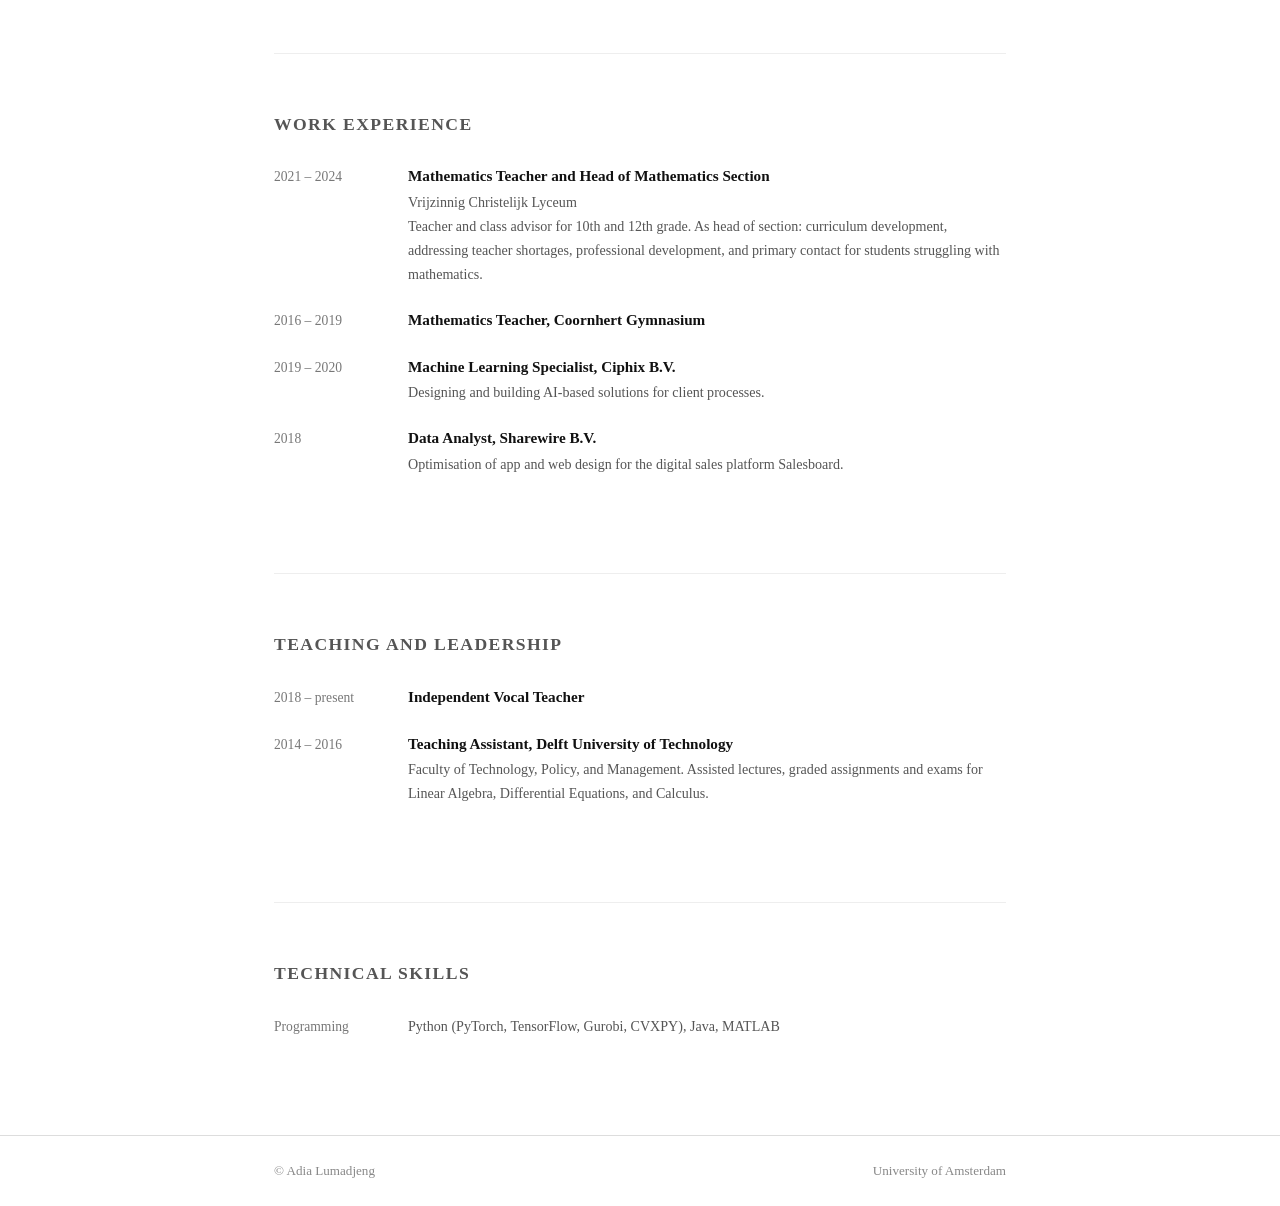
==== commit 77a11ed5: "Update navigation links in cv.html" ====
--- a/cv.html
+++ b/cv.html
@@ -12,13 +12,11 @@
     <div class="container">
       <a href="index.html" class="site-name">Adia Lumadjeng</a>
       <ul>
-        <li><a href="index.html#about">About</a></li>
-        <li><a href="index.html#news">News</a></li>
+        <li><a href="index.html#hero">About</a></li>
         <li><a href="index.html#activities">Activities</a></li>
-        <li><a href="index.html#projects">Projects</a></li>
         <li><a href="research.html">Research</a></li>
+        <li><a href="teaching.html">Teaching</a></li>
         <li><a href="cv.html">CV</a></li>
-        <li><a href="teaching.html">Teaching</a></li>
       </ul>
     </div>
   </nav>
--- a/style.css
+++ b/style.css
@@ -58,6 +58,7 @@
 section {
   padding: 3.5rem 0;
   border-bottom: 1px solid #eee;
+  scroll-margin-top: 120px;
 }
 section:last-of-type { border-bottom: none; }
 
@@ -88,8 +89,8 @@
 .hero .name { font-size: 2.2rem; font-weight: bold; }
 .hero .title { font-size: 1.05rem; color: #555; margin-bottom: 1rem; }
 .hero .bio-short { max-width: 560px; margin-bottom: 1.25rem; }
-.hero .links { display: flex; flex-wrap: wrap; gap: 0.75rem; }
-.hero .links a {
+.links { display: flex; flex-wrap: wrap; gap: 0.75rem; margin-top: 1.25rem; }
+.links a {
   font-size: 0.85rem;
   text-decoration: none;
   border: 1px solid #ccc;
@@ -97,7 +98,7 @@
   border-radius: 3px;
   color: inherit;
 }
-.hero .links a:hover { background: #f5f5f5; }
+.links a:hover { background: #f5f5f5; }
 
 /* ── Tags / chips ── */
 .tags { display: flex; flex-wrap: wrap; gap: 0.5rem; margin-top: 0.75rem; }
@@ -142,38 +143,69 @@
 .activity-card p { font-size: 0.9rem; color: #444; margin-bottom: 0.6rem; }
 .activity-card a { font-size: 0.85rem; color: inherit; }
 
-/* ── Personal projects ── */
+/* ── Personal projects (smaller/quieter than activities) ── */
 .projects-grid {
   display: grid;
-  grid-template-columns: repeat(auto-fit, minmax(220px, 1fr));
-  gap: 1.25rem;
+  grid-template-columns: repeat(auto-fit, minmax(200px, 1fr));
+  gap: 1rem;
 }
 .project-card {
-  border: 1px solid #ddd;
-  padding: 1.25rem;
+  border: 1px solid #e5e5e5;
+  padding: 1rem;
   border-radius: 4px;
 }
-.project-card h3 { margin-bottom: 0.4rem; }
-.project-card p { font-size: 0.9rem; color: #444; margin-bottom: 0.6rem; }
-.project-card a { font-size: 0.85rem; color: inherit; }
+.project-card h3 { font-size: 0.9rem; margin-bottom: 0.35rem; }
+.project-card p { font-size: 0.82rem; color: #555; margin-bottom: 0.5rem; }
+.project-card a { font-size: 0.8rem; color: inherit; }
 
 /* ── Papers (research page) ── */
+.page-header { margin-bottom: 1.5rem; }
 .paper {
   margin-bottom: 2rem;
   padding-bottom: 2rem;
   border-bottom: 1px solid #eee;
 }
 .paper:last-child { border-bottom: none; margin-bottom: 0; padding-bottom: 0; }
-.paper-title { font-size: 1rem; font-weight: bold; margin-bottom: 0.2rem; }
+.paper-inner { display: flex; gap: 1.25rem; align-items: flex-start; }
+.paper-thumb {
+  width: 150px;
+  height: 90px;
+  object-fit: contain;
+  background: #fff;
+  border: 1px solid #ddd;
+  border-radius: 3px;
+  flex-shrink: 0;
+  padding: 6px;
+}
+.paper-content { flex: 1; }
+.paper-title { font-size: 1rem; font-weight: bold; margin-bottom: 0.2rem; display: flex; align-items: baseline; flex-wrap: wrap; gap: 0.4rem; }
+.paper-badge {
+  display: inline-block;
+  font-size: 0.72rem;
+  font-weight: normal;
+  border: 1px solid #bbb;
+  border-radius: 3px;
+  padding: 0.1rem 0.45rem;
+  margin-left: 0.5rem;
+  vertical-align: middle;
+  color: #666;
+}
 .paper-authors { font-size: 0.9rem; color: #555; margin-bottom: 0.15rem; }
-.paper-venue { font-size: 0.85rem; color: #777; margin-bottom: 0.6rem; }
+.paper-venue { font-size: 0.85rem; color: #777; margin-bottom: 0.5rem; }
+.paper-note {
+  font-size: 0.85rem;
+  color: #777;
+  font-style: italic;
+  margin-bottom: 0.5rem;
+}
 .paper-abstract {
   font-size: 0.88rem;
   color: #444;
-  margin-bottom: 0.75rem;
+  margin-bottom: 0.6rem;
   line-height: 1.6;
 }
 .paper-abstract summary { cursor: pointer; font-weight: bold; font-size: 0.85rem; margin-bottom: 0.4rem; }
+.paper-keywords { font-size: 0.78rem; color: #999; margin-bottom: 0.6rem; }
 .paper-links { display: flex; flex-wrap: wrap; gap: 0.5rem; }
 .paper-links a {
   font-size: 0.82rem;
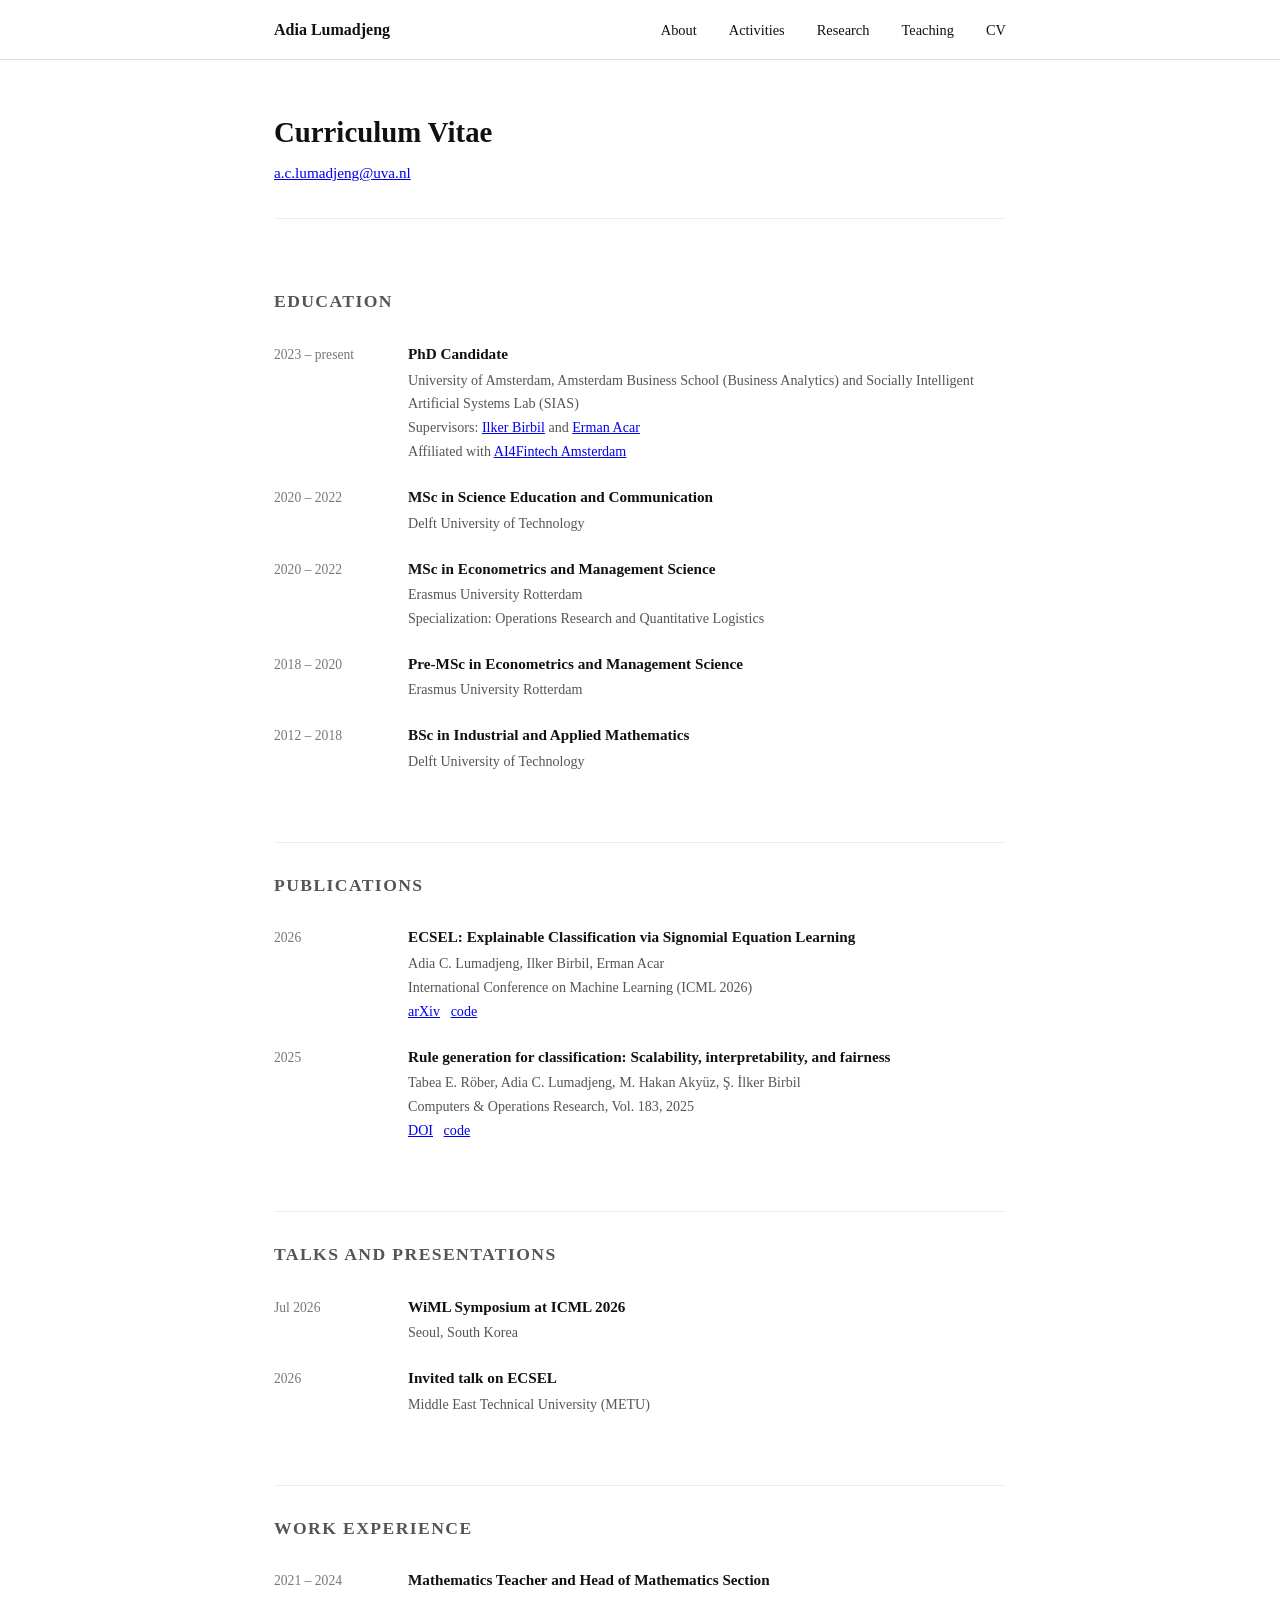
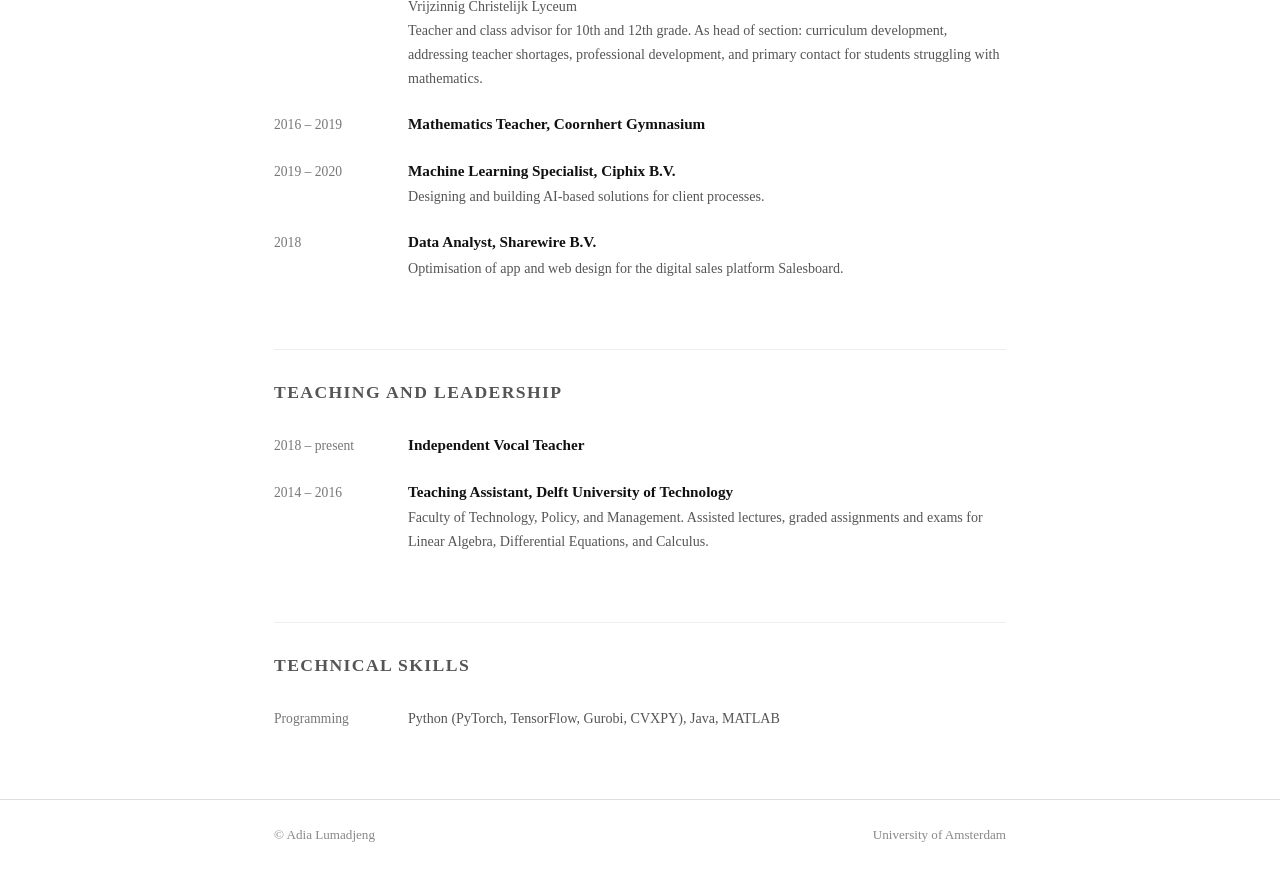
==== commit f0d9d9db: "Add pictograms" ====
--- a/cv.html
+++ b/cv.html
@@ -5,6 +5,7 @@
   <meta name="viewport" content="width=device-width, initial-scale=1.0">
   <title>CV — Adia Lumadjeng</title>
   <link rel="stylesheet" href="style.css">
+  <link rel="stylesheet" href="https://cdnjs.cloudflare.com/ajax/libs/font-awesome/6.5.0/css/all.min.css">
 </head>
 <body>
 
@@ -21,7 +22,7 @@
     </div>
   </nav>
 
-  <main>
+  <main class="cv-page">
     <div class="container">
 
       <div class="page-header">
--- a/style.css
+++ b/style.css
@@ -217,7 +217,11 @@
 }
 .paper-links a:hover { background: #f5f5f5; }
 
-/* ── CV entries ── */
+/* ── Subpage section spacing (CV, Teaching, Research) ── */
+.cv-page section,
+.subpage section {
+  padding: 1.75rem 0;
+}
 .cv-section { margin-bottom: 2.5rem; }
 .cv-entry {
   display: grid;
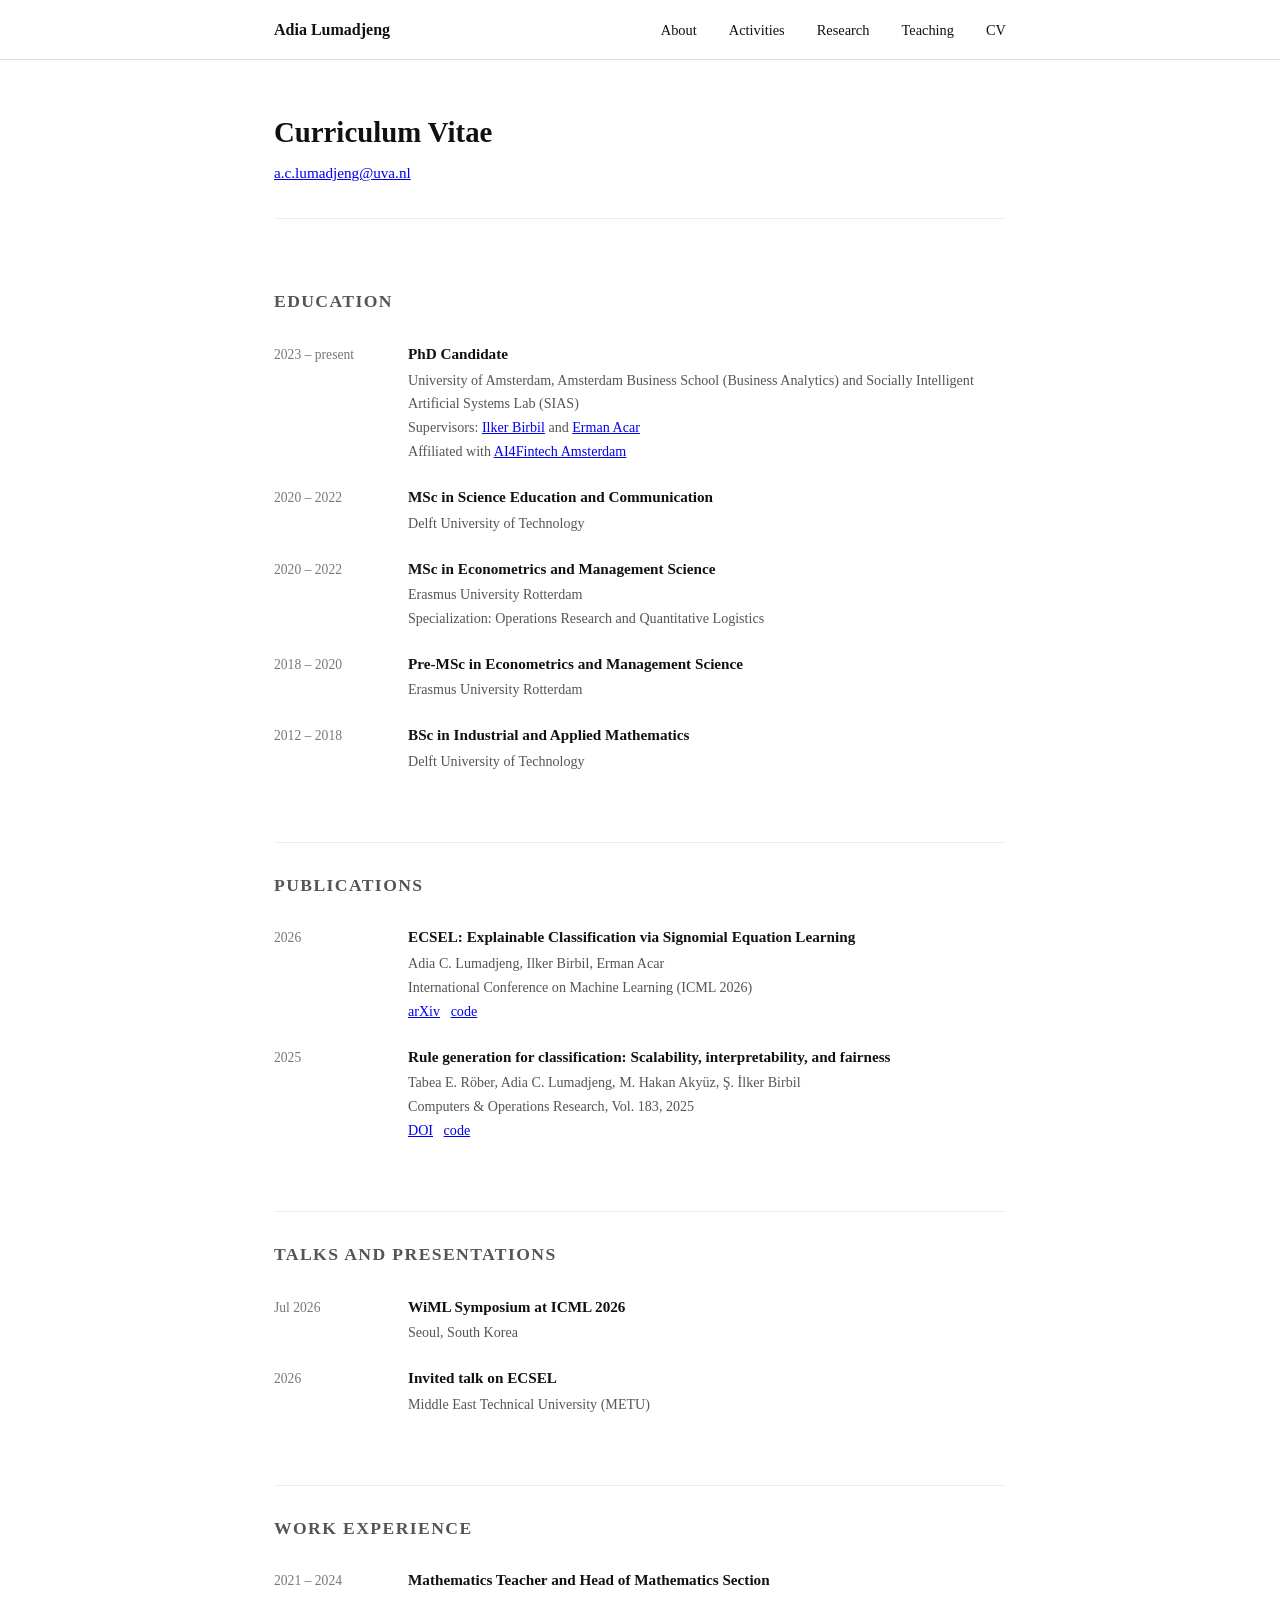
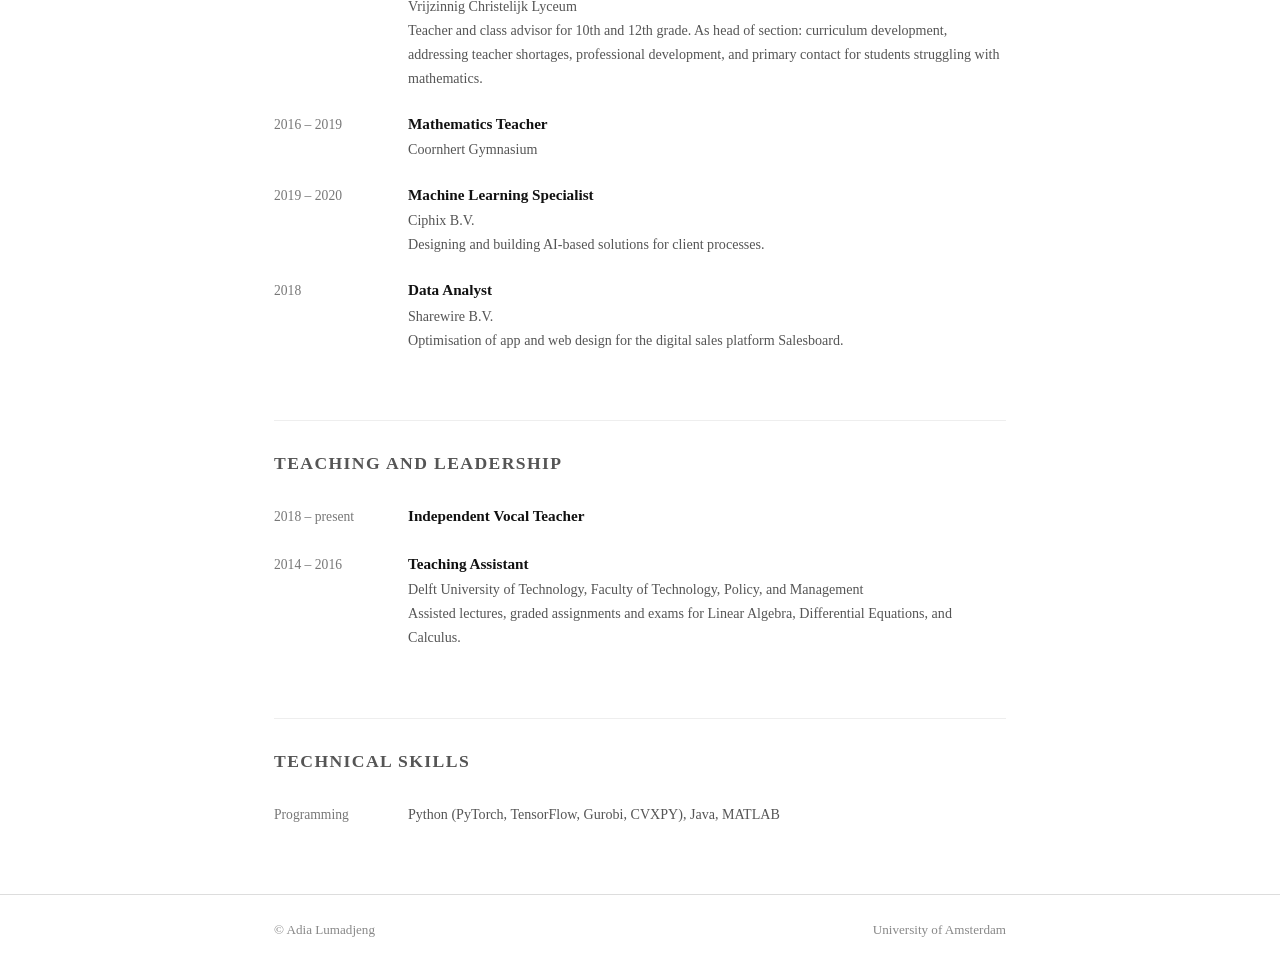
==== commit c1c37d69: "Polish and change pictograms" ====
--- a/cv.html
+++ b/cv.html
@@ -154,14 +154,16 @@
           <div class="cv-entry">
             <span class="cv-year">2016 – 2019</span>
             <div class="cv-body">
-              <h3>Mathematics Teacher, Coornhert Gymnasium</h3>
+              <h3>Mathematics Teacher</h3>
+              <p>Coornhert Gymnasium</p>
             </div>
           </div>
 
           <div class="cv-entry">
             <span class="cv-year">2019 – 2020</span>
             <div class="cv-body">
-              <h3>Machine Learning Specialist, Ciphix B.V.</h3>
+              <h3>Machine Learning Specialist</h3>
+              <p>Ciphix B.V.</p>
               <p>Designing and building AI-based solutions for client processes.</p>
             </div>
           </div>
@@ -169,7 +171,8 @@
           <div class="cv-entry">
             <span class="cv-year">2018</span>
             <div class="cv-body">
-              <h3>Data Analyst, Sharewire B.V.</h3>
+              <h3>Data Analyst</h3>
+              <p>Sharewire B.V.</p>
               <p>Optimisation of app and web design for the digital sales platform Salesboard.</p>
             </div>
           </div>
@@ -192,8 +195,9 @@
           <div class="cv-entry">
             <span class="cv-year">2014 – 2016</span>
             <div class="cv-body">
-              <h3>Teaching Assistant, Delft University of Technology</h3>
-              <p>Faculty of Technology, Policy, and Management. Assisted lectures, graded assignments and exams for Linear Algebra, Differential Equations, and Calculus.</p>
+              <h3>Teaching Assistant</h3>
+              <p>Delft University of Technology, Faculty of Technology, Policy, and Management</p>
+              <p>Assisted lectures, graded assignments and exams for Linear Algebra, Differential Equations, and Calculus.</p>
             </div>
           </div>
 
--- a/style.css
+++ b/style.css
@@ -154,7 +154,8 @@
   padding: 1rem;
   border-radius: 4px;
 }
-.project-card h3 { font-size: 0.9rem; margin-bottom: 0.35rem; }
+.project-card h3 { font-size: 0.9rem; margin-bottom: 0.35rem; display: flex; align-items: center; gap: 0.4rem; }
+.project-icon { width: 1rem; height: 1rem; object-fit: contain; vertical-align: middle; }
 .project-card p { font-size: 0.82rem; color: #555; margin-bottom: 0.5rem; }
 .project-card a { font-size: 0.8rem; color: inherit; }
 
@@ -168,8 +169,8 @@
 .paper:last-child { border-bottom: none; margin-bottom: 0; padding-bottom: 0; }
 .paper-inner { display: flex; gap: 1.25rem; align-items: flex-start; }
 .paper-thumb {
-  width: 150px;
-  height: 90px;
+  width: 120px;
+  height: 160px;
   object-fit: contain;
   background: #fff;
   border: 1px solid #ddd;
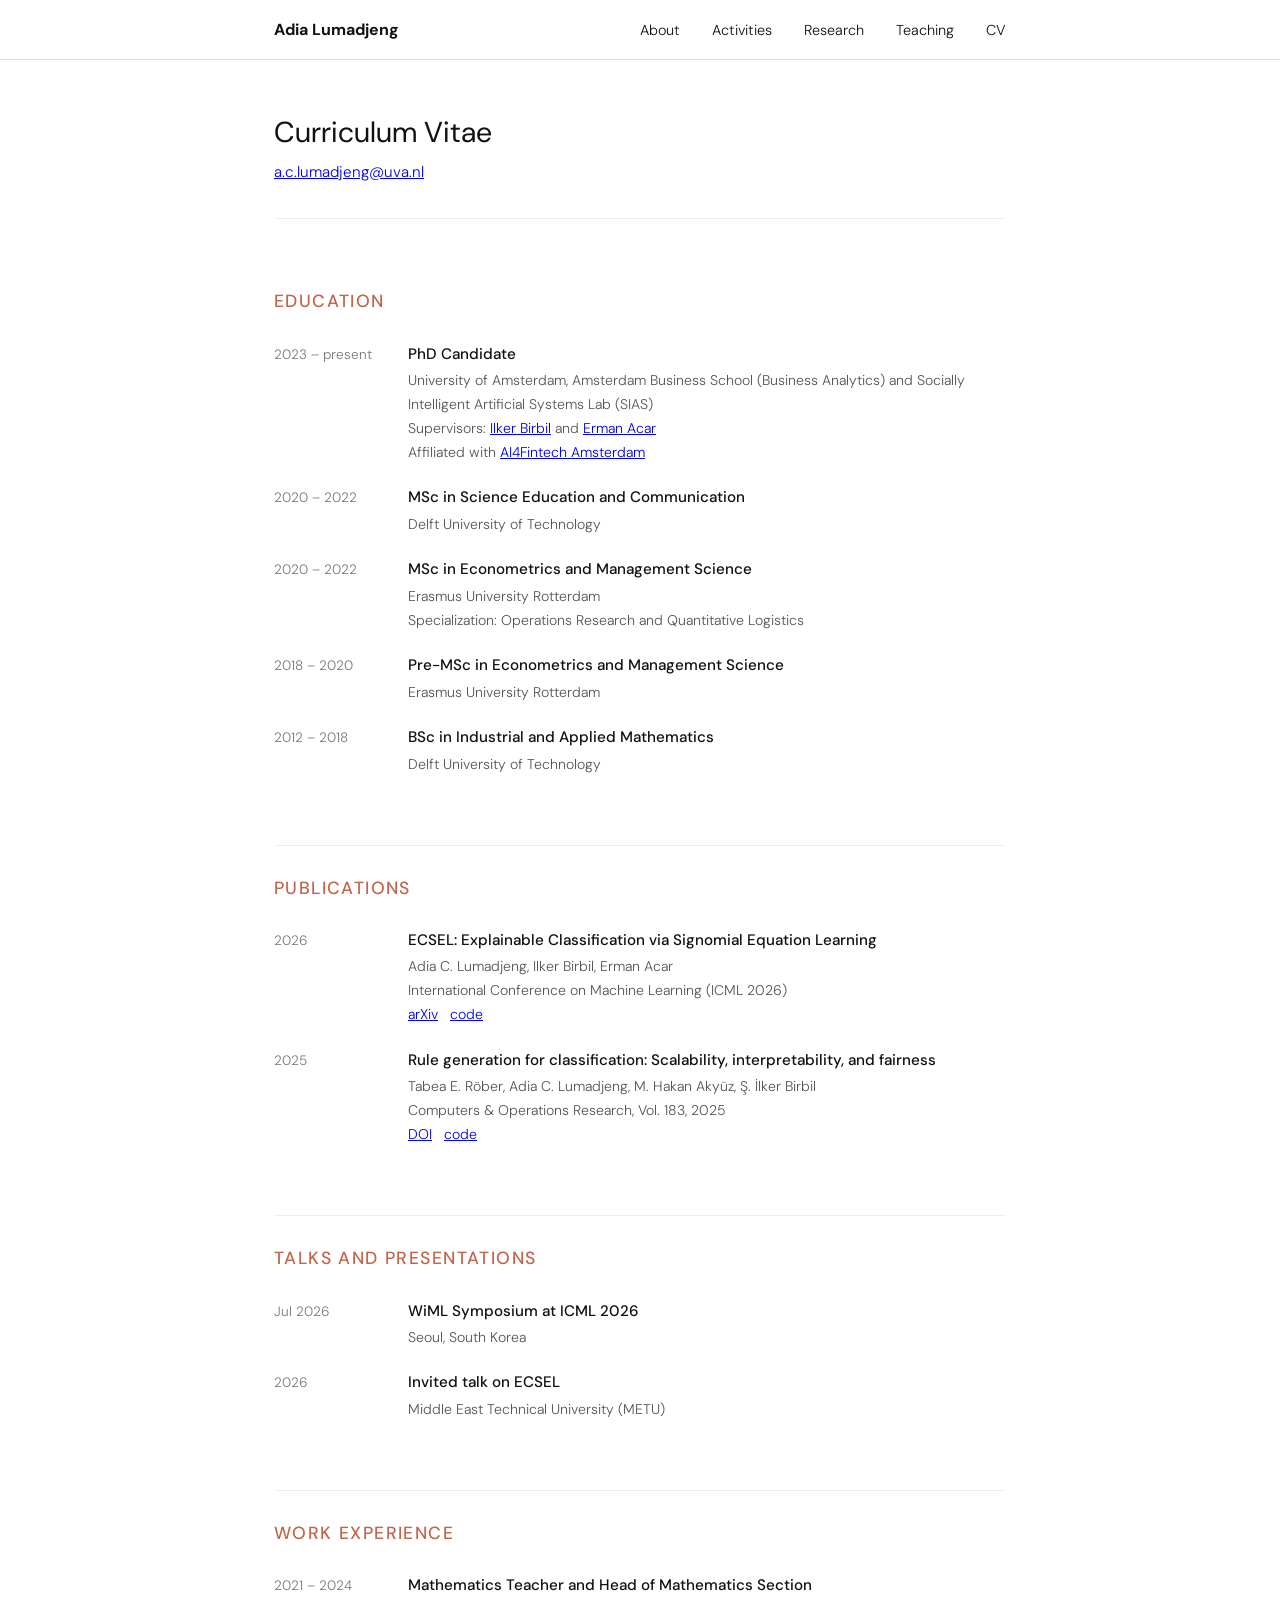
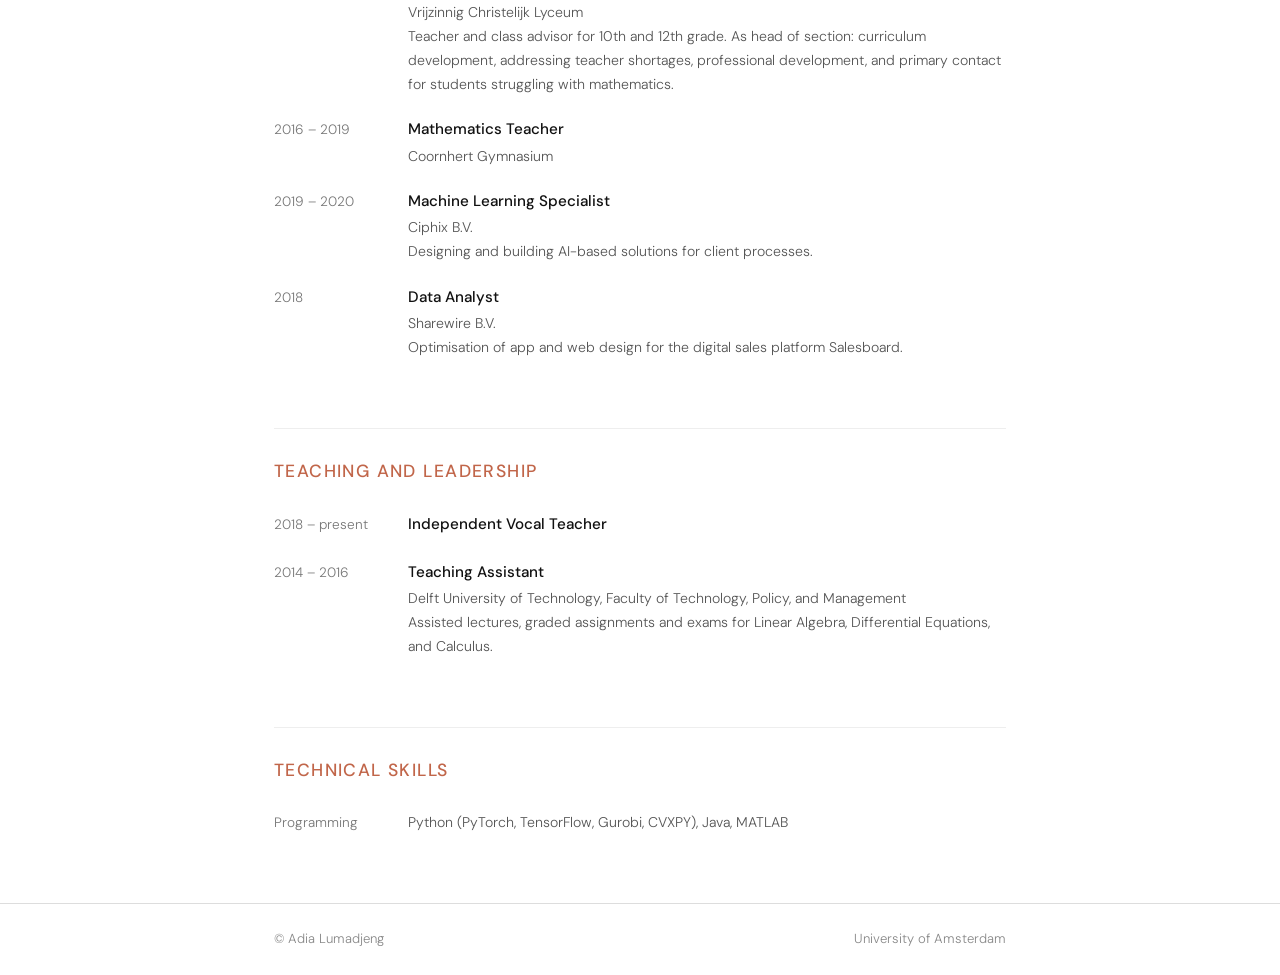
==== commit eca65845: "New style" ====
--- a/cv.html
+++ b/cv.html
@@ -4,6 +4,7 @@
   <meta charset="UTF-8">
   <meta name="viewport" content="width=device-width, initial-scale=1.0">
   <title>CV — Adia Lumadjeng</title>
+    <link href="https://fonts.googleapis.com/css2?family=DM+Sans:wght@300;400;500&display=swap" rel="stylesheet">
   <link rel="stylesheet" href="style.css">
   <link rel="stylesheet" href="https://cdnjs.cloudflare.com/ajax/libs/font-awesome/6.5.0/css/all.min.css">
 </head>
--- a/style.css
+++ b/style.css
@@ -1,15 +1,21 @@
 /* =============================================
    style.css — adialumadjeng.github.io
-   Unstyled skeleton: layout & structure only.
-   Colors, fonts, and visual polish TBD.
    ============================================= */
 
 *, *::before, *::after { box-sizing: border-box; margin: 0; padding: 0; }
+
+/* ── Variables ── */
+:root {
+  --terracotta: #C1664A;
+  --terracotta-light: #f2ebe7;
+  --terracotta-mid: #d4896f;
+}
 
 /* ── Base ── */
 html { font-size: 16px; scroll-behavior: smooth; }
 body {
-  font-family: /* TODO: pick a font */ Georgia, serif;
+  font-family: 'DM Sans', Helvetica, sans-serif;
+  font-weight: 300;
   line-height: 1.7;
   color: #111;
   background: #fff;
@@ -52,7 +58,7 @@
   color: inherit;
   font-size: 0.9rem;
 }
-nav ul a:hover { text-decoration: underline; }
+nav ul a:hover { color: var(--terracotta); text-decoration: none; }
 
 /* ── Sections ── */
 section {
@@ -62,9 +68,9 @@
 }
 section:last-of-type { border-bottom: none; }
 
-h1 { font-size: 2rem; margin-bottom: 0.25rem; }
-h2 { font-size: 1.1rem; text-transform: uppercase; letter-spacing: 0.08em; margin-bottom: 1.5rem; color: #555; }
-h3 { font-size: 1rem; font-weight: bold; margin-bottom: 0.25rem; }
+h1 { font-size: 2rem; font-weight: 400; margin-bottom: 0.25rem; }
+h2 { font-size: 1.1rem; font-weight: 500; text-transform: uppercase; letter-spacing: 0.08em; margin-bottom: 1.5rem; color: var(--terracotta); }
+h3 { font-size: 1rem; font-weight: 500; margin-bottom: 0.25rem; }
 p  { margin-bottom: 0.75rem; }
 p:last-child { margin-bottom: 0; }
 
@@ -78,27 +84,28 @@
   align-items: flex-start;
 }
 .hero-photo {
-  width: 140px;
-  height: 140px;
-  border-radius: 50%;   /* circle — change to 8px for square with rounded corners */
-  object-fit: cover;    /* crops the image to fill the circle neatly */
+  width: 182px;
+  height: 182px;
+  border-radius: 50%;
+  object-fit: cover;
   flex-shrink: 0;
   border: 1px solid #ddd;
 }
 .hero-text { flex: 1; }
-.hero .name { font-size: 2.2rem; font-weight: bold; }
+.hero .name { font-size: 2.2rem; font-weight: 400; color: var(--terracotta); }
 .hero .title { font-size: 1.05rem; color: #555; margin-bottom: 1rem; }
 .hero .bio-short { max-width: 560px; margin-bottom: 1.25rem; }
 .links { display: flex; flex-wrap: wrap; gap: 0.75rem; margin-top: 1.25rem; }
 .links a {
   font-size: 0.85rem;
-  text-decoration: none;
-  border: 1px solid #ccc;
+  font-weight: 400;
+  text-decoration: none;
+  border: 1px solid var(--terracotta-mid);
   padding: 0.3rem 0.75rem;
   border-radius: 3px;
-  color: inherit;
-}
-.links a:hover { background: #f5f5f5; }
+  color: var(--terracotta);
+}
+.links a:hover { background: var(--terracotta-light); }
 
 /* ── Tags / chips ── */
 .tags { display: flex; flex-wrap: wrap; gap: 0.5rem; margin-top: 0.75rem; }
@@ -169,27 +176,28 @@
 .paper:last-child { border-bottom: none; margin-bottom: 0; padding-bottom: 0; }
 .paper-inner { display: flex; gap: 1.25rem; align-items: flex-start; }
 .paper-thumb {
-  width: 120px;
-  height: 160px;
+  width: 108px;
+  height: 80px;
   object-fit: contain;
   background: #fff;
   border: 1px solid #ddd;
   border-radius: 3px;
   flex-shrink: 0;
-  padding: 6px;
+  padding: 4px;
 }
 .paper-content { flex: 1; }
-.paper-title { font-size: 1rem; font-weight: bold; margin-bottom: 0.2rem; display: flex; align-items: baseline; flex-wrap: wrap; gap: 0.4rem; }
+.paper-title { font-size: 1rem; font-weight: bold; margin-bottom: 0.2rem; }
 .paper-badge {
   display: inline-block;
   font-size: 0.72rem;
-  font-weight: normal;
-  border: 1px solid #bbb;
+  font-weight: 400;
+  border: 1px solid var(--terracotta-mid);
   border-radius: 3px;
   padding: 0.1rem 0.45rem;
-  margin-left: 0.5rem;
-  vertical-align: middle;
-  color: #666;
+  margin-left: 0.4rem;
+  vertical-align: text-bottom;
+  color: var(--terracotta);
+  white-space: nowrap;
 }
 .paper-authors { font-size: 0.9rem; color: #555; margin-bottom: 0.15rem; }
 .paper-venue { font-size: 0.85rem; color: #777; margin-bottom: 0.5rem; }
@@ -211,12 +219,12 @@
 .paper-links a {
   font-size: 0.82rem;
   text-decoration: none;
-  border: 1px solid #ccc;
+  border: 1px solid var(--terracotta-mid);
   padding: 0.2rem 0.6rem;
   border-radius: 3px;
-  color: inherit;
-}
-.paper-links a:hover { background: #f5f5f5; }
+  color: var(--terracotta);
+}
+.paper-links a:hover { background: var(--terracotta-light); }
 
 /* ── Subpage section spacing (CV, Teaching, Research) ── */
 .cv-page section,
